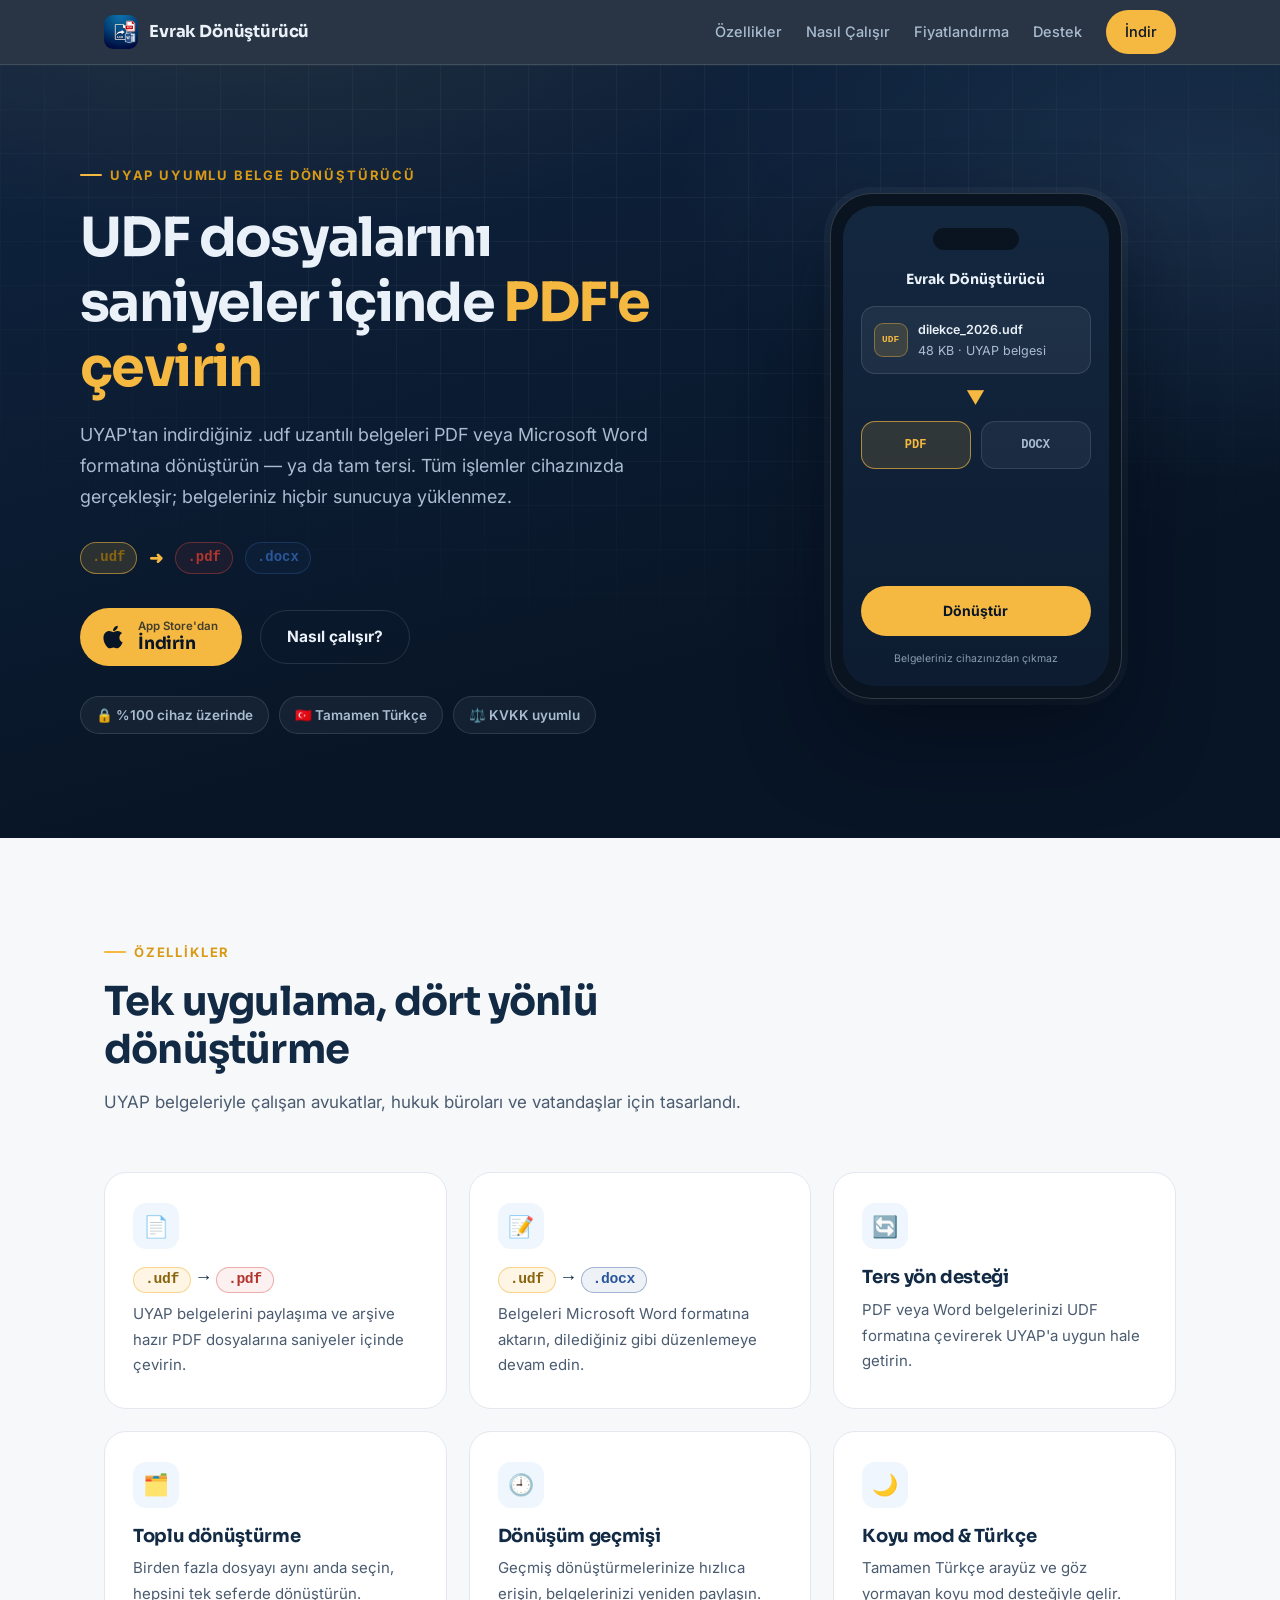
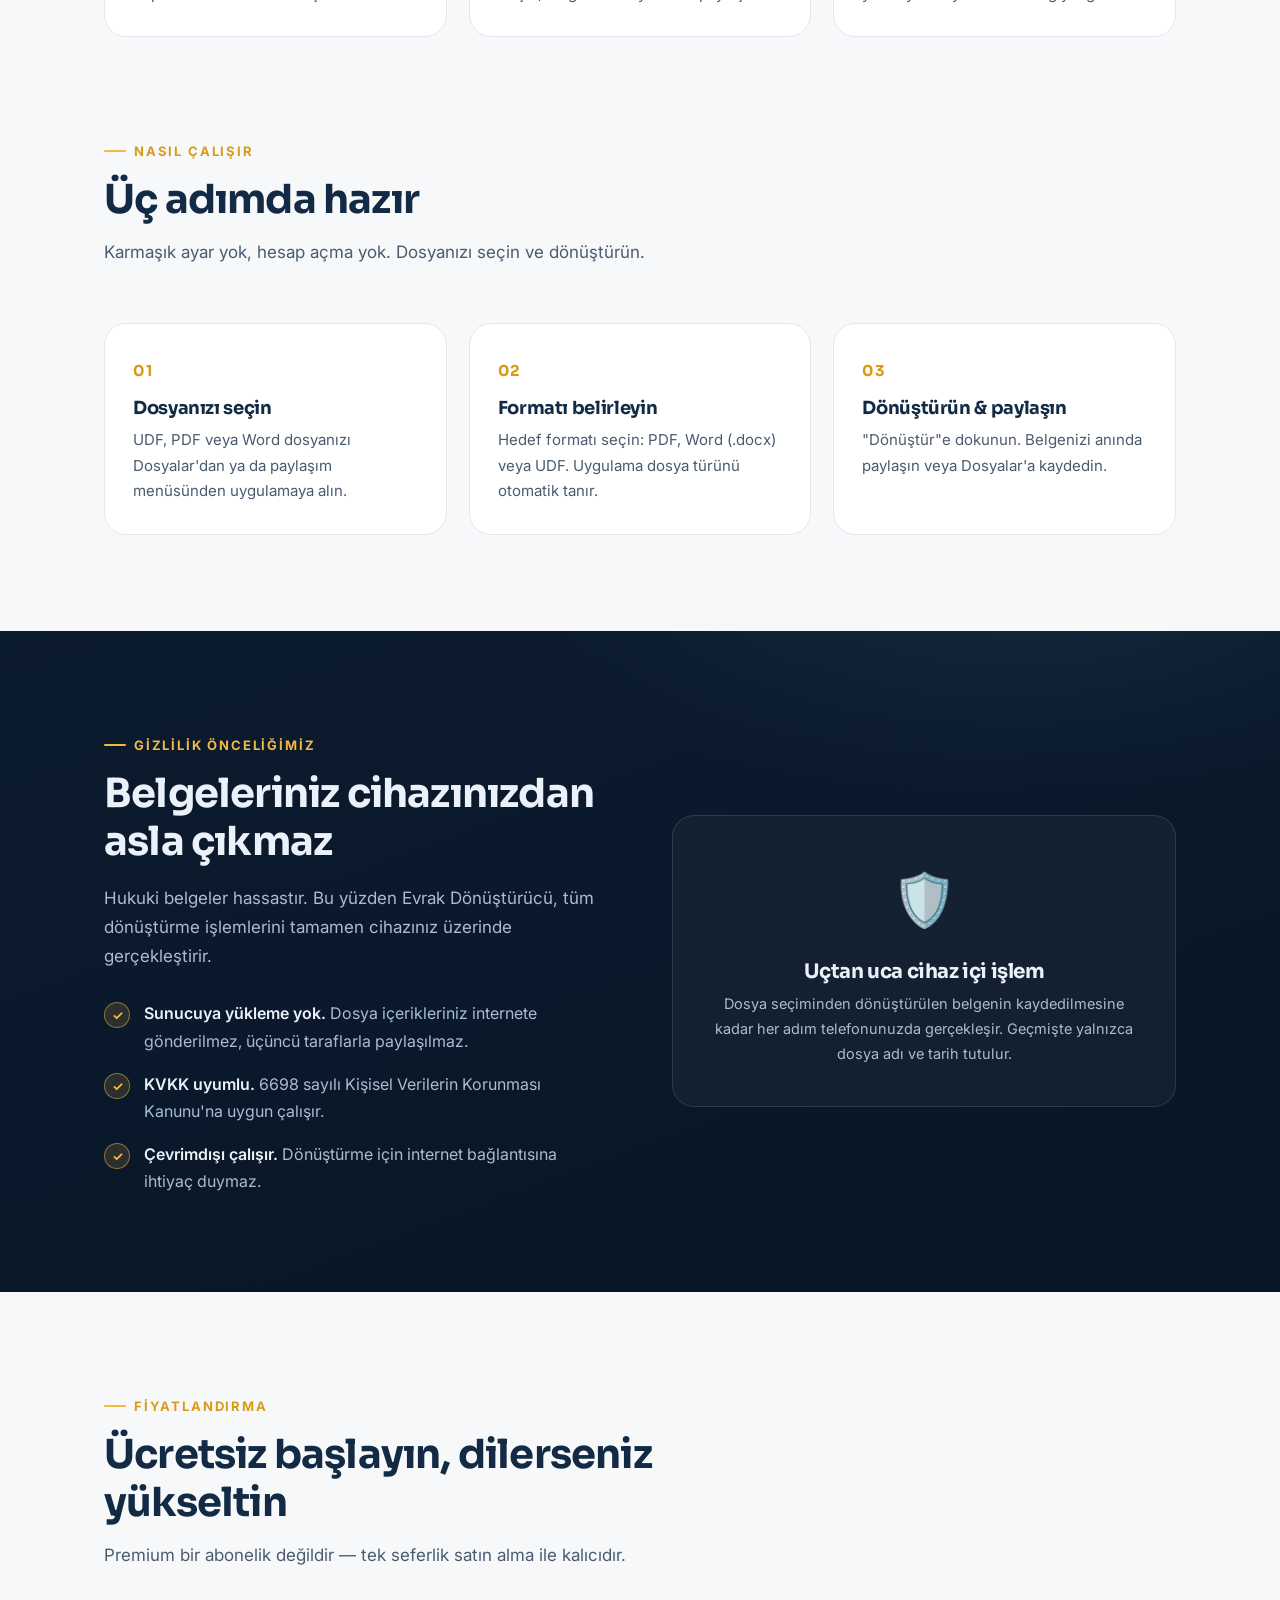
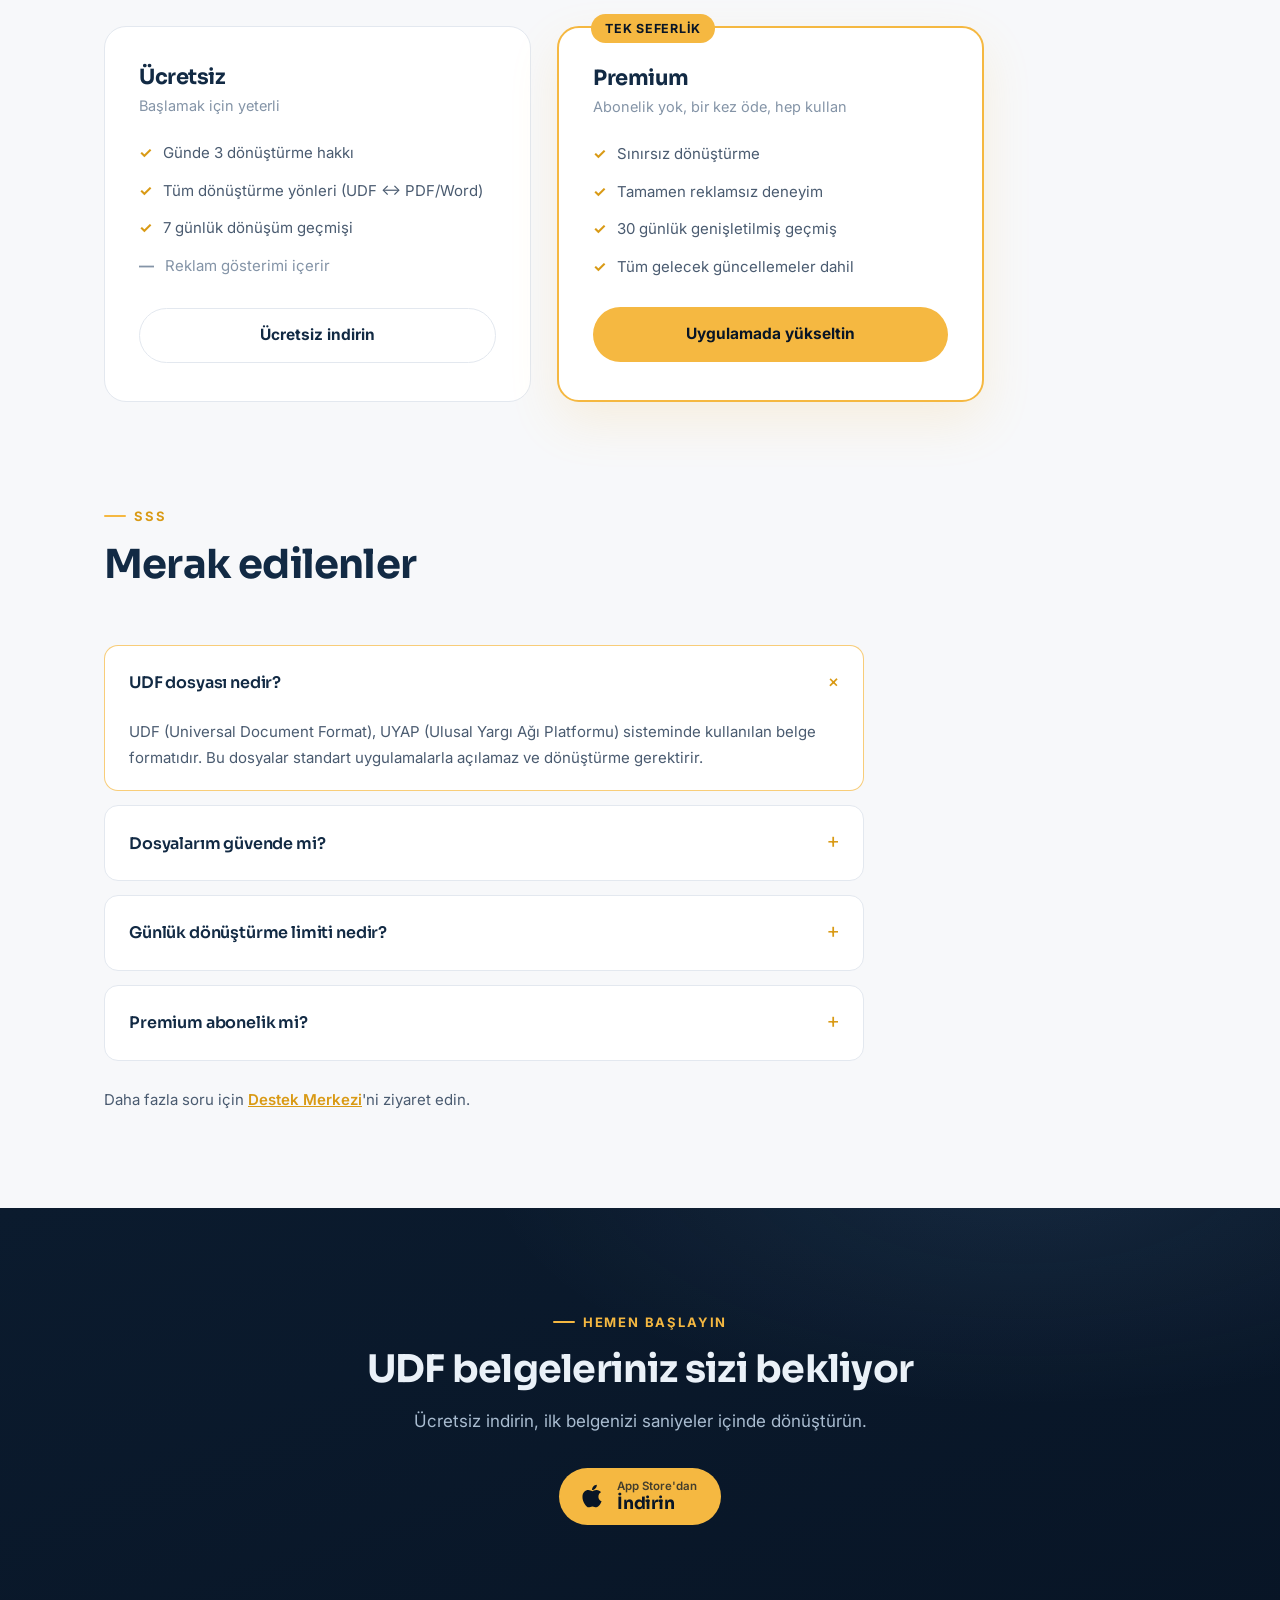
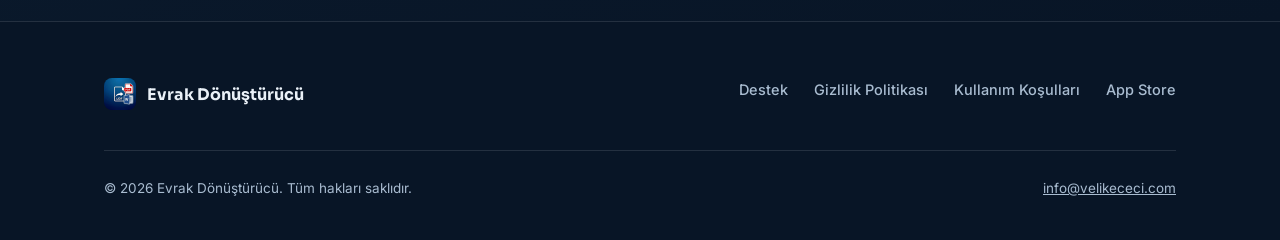
==== web/index.html @ 0b6e457f "Evrak Dönüştürücü: iOS uygulaması + Android portu (Kotlin/Compose) iOS (SwiftUI) UYAP UDF <-> PDF/DO" ====
<!DOCTYPE html>
<html lang="tr">

<head>
    <meta charset="UTF-8">
    <meta name="viewport" content="width=device-width, initial-scale=1.0">
    <title>Evrak Dönüştürücü — UYAP UDF Dosyalarını PDF ve Word'e Çevirin</title>
    <meta name="description"
        content="UYAP'tan indirdiğiniz UDF belgelerini saniyeler içinde PDF veya Word formatına dönüştürün. Tamamen cihazınızda, güvenli ve hızlı. iOS için ücretsiz indirin.">
    <meta name="keywords" content="UDF, UYAP, belge, dönüştürücü, PDF, DOCX, Word, evrak, çevirici, hukuk">
    <meta property="og:type" content="website">
    <meta property="og:title" content="Evrak Dönüştürücü — UDF Çevirici">
    <meta property="og:description"
        content="UYAP UDF dosyalarını saniyeler içinde PDF veya Word'e çevirin. Tamamen cihazınızda, güvenli ve hızlı.">
    <meta property="og:image" content="icon.png">
    <meta property="og:locale" content="tr_TR">
    <link rel="icon" type="image/png" href="icon.png">
    <link rel="apple-touch-icon" href="icon.png">
    <link rel="preconnect" href="https://fonts.googleapis.com">
    <link rel="preconnect" href="https://fonts.gstatic.com" crossorigin>
    <link
        href="https://fonts.googleapis.com/css2?family=Inter:wght@400;500;600;700&family=Sora:wght@600;700&display=swap"
        rel="stylesheet">
    <link rel="stylesheet" href="style.css">
</head>

<body>

    <!-- ===== Nav ===== -->
    <header class="nav">
        <div class="nav__inner">
            <a href="index.html" class="nav__brand">
                <img src="icon.png" alt="Evrak Dönüştürücü logosu">
                Evrak Dönüştürücü
            </a>
            <nav class="nav__links">
                <a href="#ozellikler">Özellikler</a>
                <a href="#nasil-calisir">Nasıl Çalışır</a>
                <a href="#fiyatlandirma">Fiyatlandırma</a>
                <a href="destek.html">Destek</a>
                <a class="btn btn--amber nav__cta"
                    href="https://apps.apple.com/us/app/udf-d%C3%B6n%C3%BC%C5%9Ft%C3%BCr%C3%BCc%C3%BC/id6761714883">İndir</a>
            </nav>
        </div>
    </header>

    <!-- ===== Hero ===== -->
    <section class="hero">
        <div class="container hero__inner">
            <div>
                <span class="eyebrow">UYAP uyumlu belge dönüştürücü</span>
                <h1>UDF dosyalarını saniyeler içinde <span class="accent">PDF'e çevirin</span></h1>
                <p class="hero__lead">UYAP'tan indirdiğiniz .udf uzantılı belgeleri PDF veya Microsoft Word formatına
                    dönüştürün — ya da tam tersi. Tüm işlemler cihazınızda gerçekleşir; belgeleriniz hiçbir sunucuya
                    yüklenmez.</p>

                <div class="hero__flow" aria-hidden="true">
                    <span class="ext ext--udf">.udf</span>
                    <span class="arrow">➜</span>
                    <span class="ext ext--pdf">.pdf</span>
                    <span class="ext ext--docx">.docx</span>
                </div>

                <div class="hero__actions">
                    <a class="store-btn"
                        href="https://apps.apple.com/us/app/udf-d%C3%B6n%C3%BC%C5%9Ft%C3%BCr%C3%BCc%C3%BC/id6761714883">
                        <svg viewBox="0 0 384 512" width="26" height="26" fill="currentColor" aria-hidden="true">
                            <path
                                d="M318.7 268.7c-.2-36.7 16.4-64.4 50-84.8-18.8-26.9-47.2-41.7-84.7-44.6-35.5-2.8-74.3 20.7-88.5 20.7-15 0-49.4-19.7-76.4-19.7C63.3 141.2 4 184.8 4 273.5q0 39.3 14.4 81.2c12.8 36.7 59 126.7 107.2 125.2 25.2-.6 43-17.9 75.8-17.9 31.8 0 48.3 17.9 76.4 17.9 48.6-.7 90.4-82.5 102.6-119.3-65.2-30.7-61.7-90-61.7-91.9zm-56.6-164.2c27.3-32.4 24.8-61.9 24-72.5-24.1 1.4-52 16.4-67.9 34.9-17.5 19.8-27.8 44.3-25.6 71.9 26.1 2 49.9-11.4 69.5-34.3z" />
                        </svg>
                        <span>
                            <small>App Store'dan</small>
                            <strong>İndirin</strong>
                        </span>
                    </a>
                    <a class="btn btn--ghost-dark" href="#nasil-calisir">Nasıl çalışır?</a>
                </div>

                <div class="hero__pills">
                    <span class="pill">🔒 %100 cihaz üzerinde</span>
                    <span class="pill">🇹🇷 Tamamen Türkçe</span>
                    <span class="pill">⚖️ KVKK uyumlu</span>
                </div>
            </div>

            <!-- Temsili uygulama ekranı -->
            <div class="phone" aria-hidden="true">
                <div class="phone__screen">
                    <div class="phone__notch"></div>
                    <div class="phone__title">Evrak Dönüştürücü</div>
                    <div class="phone__file">
                        <span class="doc">UDF</span>
                        <span>
                            <span class="name">dilekce_2026.udf</span><br>
                            48 KB · UYAP belgesi
                        </span>
                    </div>
                    <div class="phone__arrow">▼</div>
                    <div class="phone__choice">
                        <div class="phone__opt phone__opt--active">PDF</div>
                        <div class="phone__opt">DOCX</div>
                    </div>
                    <div class="phone__btn">Dönüştür</div>
                    <div class="phone__note">Belgeleriniz cihazınızdan çıkmaz</div>
                </div>
            </div>
        </div>
    </section>

    <!-- ===== Özellikler ===== -->
    <section class="section" id="ozellikler">
        <div class="container">
            <div class="section__head">
                <span class="eyebrow">Özellikler</span>
                <h2>Tek uygulama, dört yönlü dönüştürme</h2>
                <p>UYAP belgeleriyle çalışan avukatlar, hukuk büroları ve vatandaşlar için tasarlandı.</p>
            </div>
            <div class="grid">
                <div class="card">
                    <div class="card__icon">📄</div>
                    <h3><span class="ext ext--udf">.udf</span> → <span class="ext ext--pdf">.pdf</span></h3>
                    <p>UYAP belgelerini paylaşıma ve arşive hazır PDF dosyalarına saniyeler içinde çevirin.</p>
                </div>
                <div class="card">
                    <div class="card__icon">📝</div>
                    <h3><span class="ext ext--udf">.udf</span> → <span class="ext ext--docx">.docx</span></h3>
                    <p>Belgeleri Microsoft Word formatına aktarın, dilediğiniz gibi düzenlemeye devam edin.</p>
                </div>
                <div class="card">
                    <div class="card__icon">🔄</div>
                    <h3>Ters yön desteği</h3>
                    <p>PDF veya Word belgelerinizi UDF formatına çevirerek UYAP'a uygun hale getirin.</p>
                </div>
                <div class="card">
                    <div class="card__icon">🗂️</div>
                    <h3>Toplu dönüştürme</h3>
                    <p>Birden fazla dosyayı aynı anda seçin, hepsini tek seferde dönüştürün.</p>
                </div>
                <div class="card">
                    <div class="card__icon">🕘</div>
                    <h3>Dönüşüm geçmişi</h3>
                    <p>Geçmiş dönüştürmelerinize hızlıca erişin, belgelerinizi yeniden paylaşın.</p>
                </div>
                <div class="card">
                    <div class="card__icon">🌙</div>
                    <h3>Koyu mod &amp; Türkçe</h3>
                    <p>Tamamen Türkçe arayüz ve göz yormayan koyu mod desteğiyle gelir.</p>
                </div>
            </div>
        </div>
    </section>

    <!-- ===== Nasıl Çalışır ===== -->
    <section class="section" id="nasil-calisir" style="padding-top: 0;">
        <div class="container">
            <div class="section__head">
                <span class="eyebrow">Nasıl çalışır</span>
                <h2>Üç adımda hazır</h2>
                <p>Karmaşık ayar yok, hesap açma yok. Dosyanızı seçin ve dönüştürün.</p>
            </div>
            <div class="steps">
                <div class="step">
                    <h3>Dosyanızı seçin</h3>
                    <p>UDF, PDF veya Word dosyanızı Dosyalar'dan ya da paylaşım menüsünden uygulamaya alın.</p>
                </div>
                <div class="step">
                    <h3>Formatı belirleyin</h3>
                    <p>Hedef formatı seçin: PDF, Word (.docx) veya UDF. Uygulama dosya türünü otomatik tanır.</p>
                </div>
                <div class="step">
                    <h3>Dönüştürün &amp; paylaşın</h3>
                    <p>"Dönüştür"e dokunun. Belgenizi anında paylaşın veya Dosyalar'a kaydedin.</p>
                </div>
            </div>
        </div>
    </section>

    <!-- ===== Gizlilik bandı ===== -->
    <section class="section section--dark" id="gizlilik">
        <div class="container privacy__inner">
            <div>
                <span class="eyebrow">Gizlilik önceliğimiz</span>
                <h2 style="font-size: clamp(28px, 4vw, 40px); margin-bottom: 18px;">Belgeleriniz cihazınızdan asla
                    çıkmaz</h2>
                <p style="color: var(--on-dark-soft); font-size: 17px; margin-bottom: 30px;">Hukuki belgeler hassastır.
                    Bu yüzden Evrak Dönüştürücü, tüm dönüştürme işlemlerini tamamen cihazınız üzerinde gerçekleştirir.
                </p>
                <ul class="privacy__points">
                    <li><span class="tick">✓</span><span><strong>Sunucuya yükleme yok.</strong> Dosya içerikleriniz
                            internete gönderilmez, üçüncü taraflarla paylaşılmaz.</span></li>
                    <li><span class="tick">✓</span><span><strong>KVKK uyumlu.</strong> 6698 sayılı Kişisel Verilerin
                            Korunması Kanunu'na uygun çalışır.</span></li>
                    <li><span class="tick">✓</span><span><strong>Çevrimdışı çalışır.</strong> Dönüştürme için internet
                            bağlantısına ihtiyaç duymaz.</span></li>
                </ul>
            </div>
            <div class="privacy__visual">
                <div class="shield">🛡️</div>
                <h3>Uçtan uca cihaz içi işlem</h3>
                <p>Dosya seçiminden dönüştürülen belgenin kaydedilmesine kadar her adım telefonunuzda gerçekleşir.
                    Geçmişte yalnızca dosya adı ve tarih tutulur.</p>
            </div>
        </div>
    </section>

    <!-- ===== Fiyatlandırma ===== -->
    <section class="section" id="fiyatlandirma">
        <div class="container">
            <div class="section__head">
                <span class="eyebrow">Fiyatlandırma</span>
                <h2>Ücretsiz başlayın, dilerseniz yükseltin</h2>
                <p>Premium bir abonelik değildir — tek seferlik satın alma ile kalıcıdır.</p>
            </div>
            <div class="pricing">
                <div class="price-card">
                    <h3>Ücretsiz</h3>
                    <p class="price-card__sub">Başlamak için yeterli</p>
                    <ul>
                        <li>Günde 3 dönüştürme hakkı</li>
                        <li>Tüm dönüştürme yönleri (UDF ↔ PDF/Word)</li>
                        <li>7 günlük dönüşüm geçmişi</li>
                        <li class="dim">Reklam gösterimi içerir</li>
                    </ul>
                    <a class="btn btn--ghost-light"
                        href="https://apps.apple.com/us/app/udf-d%C3%B6n%C3%BC%C5%9Ft%C3%BCr%C3%BCc%C3%BC/id6761714883">Ücretsiz
                        indirin</a>
                </div>
                <div class="price-card price-card--featured">
                    <span class="price-card__tag">TEK SEFERLİK</span>
                    <h3>Premium</h3>
                    <p class="price-card__sub">Abonelik yok, bir kez öde, hep kullan</p>
                    <ul>
                        <li>Sınırsız dönüştürme</li>
                        <li>Tamamen reklamsız deneyim</li>
                        <li>30 günlük genişletilmiş geçmiş</li>
                        <li>Tüm gelecek güncellemeler dahil</li>
                    </ul>
                    <a class="btn btn--amber"
                        href="https://apps.apple.com/us/app/udf-d%C3%B6n%C3%BC%C5%9Ft%C3%BCr%C3%BCc%C3%BC/id6761714883">Uygulamada
                        yükseltin</a>
                </div>
            </div>
        </div>
    </section>

    <!-- ===== SSS ===== -->
    <section class="section" id="sss" style="padding-top: 0;">
        <div class="container">
            <div class="section__head">
                <span class="eyebrow">SSS</span>
                <h2>Merak edilenler</h2>
            </div>
            <div class="faq">
                <details open>
                    <summary>UDF dosyası nedir?</summary>
                    <p>UDF (Universal Document Format), UYAP (Ulusal Yargı Ağı Platformu) sisteminde kullanılan belge
                        formatıdır. Bu dosyalar standart uygulamalarla açılamaz ve dönüştürme gerektirir.</p>
                </details>
                <details>
                    <summary>Dosyalarım güvende mi?</summary>
                    <p>Evet. Tüm dönüştürme işlemleri tamamen cihazınızda gerçekleşir. Dosyalarınız hiçbir sunucuya
                        gönderilmez ve üçüncü taraflarla paylaşılmaz.</p>
                </details>
                <details>
                    <summary>Günlük dönüştürme limiti nedir?</summary>
                    <p>Ücretsiz kullanıcılar günde 3 dosya dönüştürebilir; limit her gece yarısı sıfırlanır. Premium ile
                        sınırsız dönüştürme yapabilirsiniz.</p>
                </details>
                <details>
                    <summary>Premium abonelik mi?</summary>
                    <p>Hayır. Premium tek seferlik bir satın almadır — bir kez öder, kalıcı olarak kullanırsınız.
                        Yenilenen bir ücret yoktur.</p>
                </details>
            </div>
            <p style="margin-top: 26px; font-size: 15px; color: var(--ink-soft);">Daha fazla soru için <a
                    href="destek.html" style="color: var(--amber-deep); font-weight: 600;">Destek Merkezi</a>'ni
                ziyaret edin.</p>
        </div>
    </section>

    <!-- ===== CTA bandı ===== -->
    <section class="section section--dark cta-band">
        <div class="container">
            <span class="eyebrow" style="justify-content: center; display: inline-flex;">Hemen başlayın</span>
            <h2>UDF belgeleriniz sizi bekliyor</h2>
            <p>Ücretsiz indirin, ilk belgenizi saniyeler içinde dönüştürün.</p>
            <a class="store-btn"
                href="https://apps.apple.com/us/app/udf-d%C3%B6n%C3%BC%C5%9Ft%C3%BCr%C3%BCc%C3%BC/id6761714883">
                <svg viewBox="0 0 384 512" width="26" height="26" fill="currentColor" aria-hidden="true">
                    <path
                        d="M318.7 268.7c-.2-36.7 16.4-64.4 50-84.8-18.8-26.9-47.2-41.7-84.7-44.6-35.5-2.8-74.3 20.7-88.5 20.7-15 0-49.4-19.7-76.4-19.7C63.3 141.2 4 184.8 4 273.5q0 39.3 14.4 81.2c12.8 36.7 59 126.7 107.2 125.2 25.2-.6 43-17.9 75.8-17.9 31.8 0 48.3 17.9 76.4 17.9 48.6-.7 90.4-82.5 102.6-119.3-65.2-30.7-61.7-90-61.7-91.9zm-56.6-164.2c27.3-32.4 24.8-61.9 24-72.5-24.1 1.4-52 16.4-67.9 34.9-17.5 19.8-27.8 44.3-25.6 71.9 26.1 2 49.9-11.4 69.5-34.3z" />
                </svg>
                <span>
                    <small>App Store'dan</small>
                    <strong>İndirin</strong>
                </span>
            </a>
        </div>
    </section>

    <!-- ===== Footer ===== -->
    <footer class="footer">
        <div class="container">
            <div class="footer__inner">
                <a href="index.html" class="footer__brand">
                    <img src="icon.png" alt="Evrak Dönüştürücü logosu">
                    Evrak Dönüştürücü
                </a>
                <nav class="footer__links">
                    <a href="destek.html">Destek</a>
                    <a href="gizlilik.html">Gizlilik Politikası</a>
                    <a href="kosullar.html">Kullanım Koşulları</a>
                    <a href="https://apps.apple.com/us/app/udf-d%C3%B6n%C3%BC%C5%9Ft%C3%BCr%C3%BCc%C3%BC/id6761714883">App
                        Store</a>
                </nav>
            </div>
            <div class="footer__meta">
                <span>&copy; 2026 Evrak Dönüştürücü. Tüm hakları saklıdır.</span>
                <a href="mailto:info@velikececi.com">info@velikececi.com</a>
            </div>
        </div>
    </footer>

</body>

</html>
---- web/style.css ----
/* ============================================================
   Evrak Dönüştürücü — Tasarım Sistemi
   Palet: koyu lacivert zeminler + amber vurgu + buz mavisi
   Tipografi: Sora (başlık) / Inter (gövde)
   ============================================================ */

:root {
    /* Renkler */
    --navy-950: #081526;
    --navy-900: #0B1B2E;
    --navy-800: #0F2440;
    --navy-700: #16324F;
    --navy-600: #1E4266;

    --amber: #F5B841;
    --amber-deep: #D99A15;
    --amber-soft: rgba(245, 184, 65, 0.14);
    --ice: #7FB3E8;
    --ice-soft: rgba(127, 179, 232, 0.12);

    --paper: #F7F8FA;
    --card: #FFFFFF;
    --ink: #122A44;
    --ink-soft: #4A5B70;
    --ink-faint: #8494A7;
    --line: #E3E8EF;

    --on-dark: #EAF1F8;
    --on-dark-soft: #A9BCD0;
    --line-dark: rgba(234, 241, 248, 0.12);

    /* Biçim */
    --radius: 14px;
    --radius-lg: 22px;
    --radius-pill: 999px;

    --font-display: "Sora", -apple-system, BlinkMacSystemFont, "Segoe UI", sans-serif;
    --font-body: "Inter", -apple-system, BlinkMacSystemFont, "Segoe UI", sans-serif;
    --font-mono: ui-monospace, "SF Mono", SFMono-Regular, Menlo, Consolas, monospace;

    --container: 1120px;
    --container-narrow: 760px;
}

* { margin: 0; padding: 0; box-sizing: border-box; }

html { scroll-behavior: smooth; }

body {
    font-family: var(--font-body);
    background: var(--paper);
    color: var(--ink);
    line-height: 1.7;
    font-size: 16px;
    -webkit-font-smoothing: antialiased;
    text-rendering: optimizeLegibility;
}

h1, h2, h3, h4 {
    font-family: var(--font-display);
    line-height: 1.2;
    letter-spacing: -0.02em;
    color: inherit;
}

a { color: inherit; }

img { display: block; max-width: 100%; }

/* ---------- Yardımcılar ---------- */

.container {
    max-width: var(--container);
    margin: 0 auto;
    padding: 0 24px;
}

.container--narrow { max-width: var(--container-narrow); }

.eyebrow {
    display: inline-flex;
    align-items: center;
    gap: 8px;
    font-size: 13px;
    font-weight: 700;
    letter-spacing: 0.14em;
    text-transform: uppercase;
    color: var(--amber-deep);
    margin-bottom: 14px;
}

.eyebrow::before {
    content: "";
    width: 22px;
    height: 2px;
    background: var(--amber);
    border-radius: 2px;
}

.section--dark .eyebrow { color: var(--amber); }

/* Dosya uzantısı rozeti — marka motifi */
.ext {
    display: inline-block;
    font-family: var(--font-mono);
    font-size: 0.82em;
    font-weight: 600;
    padding: 3px 11px;
    border-radius: var(--radius-pill);
    border: 1px solid var(--line);
    background: var(--card);
    color: var(--ink);
    white-space: nowrap;
}

.ext--udf { border-color: rgba(245, 184, 65, 0.55); background: var(--amber-soft); color: #8A6510; }
.ext--pdf { border-color: rgba(217, 72, 62, 0.4); background: rgba(217, 72, 62, 0.08); color: #B3362E; }
.ext--docx { border-color: rgba(43, 87, 154, 0.4); background: rgba(43, 87, 154, 0.08); color: #2B579A; }

.section--dark .ext {
    border-color: var(--line-dark);
    background: rgba(234, 241, 248, 0.06);
    color: var(--on-dark);
}

.pill {
    display: inline-flex;
    align-items: center;
    gap: 7px;
    font-size: 13.5px;
    font-weight: 600;
    padding: 7px 15px;
    border-radius: var(--radius-pill);
    border: 1px solid var(--line-dark);
    background: rgba(234, 241, 248, 0.05);
    color: var(--on-dark-soft);
}

/* ---------- Butonlar ---------- */

.btn {
    display: inline-flex;
    align-items: center;
    justify-content: center;
    gap: 9px;
    font-family: var(--font-body);
    font-size: 15.5px;
    font-weight: 700;
    text-decoration: none;
    padding: 13px 26px;
    border-radius: var(--radius-pill);
    border: 1px solid transparent;
    cursor: pointer;
    transition: transform 0.16s ease, box-shadow 0.16s ease, background 0.16s ease, border-color 0.16s ease;
}

.btn--amber {
    background: var(--amber);
    color: var(--navy-950);
}

.btn--amber:hover {
    background: #FFC85A;
    transform: translateY(-2px);
    box-shadow: 0 10px 28px rgba(245, 184, 65, 0.32);
}

.btn--ghost-dark {
    border-color: var(--line-dark);
    color: var(--on-dark);
    background: transparent;
}

.btn--ghost-dark:hover { border-color: var(--on-dark-soft); background: rgba(234, 241, 248, 0.06); }

.btn--ghost-light {
    border-color: var(--line);
    color: var(--ink);
    background: var(--card);
}

.btn--ghost-light:hover { border-color: var(--ink-faint); transform: translateY(-2px); }

/* App Store indirme butonu */
.store-btn {
    display: inline-flex;
    align-items: center;
    gap: 12px;
    background: var(--amber);
    color: var(--navy-950);
    text-decoration: none;
    padding: 11px 24px 11px 20px;
    border-radius: var(--radius-pill);
    transition: transform 0.16s ease, box-shadow 0.16s ease, background 0.16s ease;
}

.store-btn:hover {
    background: #FFC85A;
    transform: translateY(-2px);
    box-shadow: 0 12px 32px rgba(245, 184, 65, 0.35);
}

.store-btn span { display: flex; flex-direction: column; line-height: 1.25; text-align: left; }

.store-btn small { font-size: 11.5px; font-weight: 600; opacity: 0.75; }

.store-btn strong {
    font-family: var(--font-display);
    font-size: 17px;
    font-weight: 700;
    letter-spacing: -0.01em;
}

/* ---------- Nav ---------- */

.nav {
    position: sticky;
    top: 0;
    z-index: 50;
    background: rgba(8, 21, 38, 0.86);
    backdrop-filter: blur(14px);
    -webkit-backdrop-filter: blur(14px);
    border-bottom: 1px solid var(--line-dark);
}

.nav__inner {
    max-width: var(--container);
    margin: 0 auto;
    padding: 0 24px;
    height: 64px;
    display: flex;
    align-items: center;
    gap: 28px;
}

.nav__brand {
    display: flex;
    align-items: center;
    gap: 11px;
    text-decoration: none;
    color: var(--on-dark);
    font-family: var(--font-display);
    font-weight: 700;
    font-size: 16.5px;
    letter-spacing: -0.01em;
    margin-right: auto;
}

.nav__brand img {
    width: 34px;
    height: 34px;
    border-radius: 9px;
}

.nav__links {
    display: flex;
    align-items: center;
    gap: 24px;
}

.nav__links a {
    text-decoration: none;
    color: var(--on-dark-soft);
    font-size: 14.5px;
    font-weight: 500;
    transition: color 0.15s ease;
}

.nav__links a:hover { color: var(--on-dark); }

.nav__links a.btn--amber { color: var(--navy-950); }

.nav__links a.btn--amber:hover { color: var(--navy-950); }

.nav__cta {
    font-size: 14px;
    padding: 9px 18px;
}

/* ---------- Bölümler ---------- */

.section { padding: 96px 0; }

.section--dark {
    background:
        radial-gradient(900px 400px at 80% -10%, rgba(127, 179, 232, 0.10), transparent 60%),
        linear-gradient(160deg, var(--navy-900) 0%, var(--navy-950) 100%);
    color: var(--on-dark);
}

.section__head { max-width: 640px; margin-bottom: 56px; }

.section__head h2 {
    font-size: clamp(28px, 4vw, 40px);
    font-weight: 700;
    margin-bottom: 14px;
}

.section__head p { color: var(--ink-soft); font-size: 17px; }

.section--dark .section__head p { color: var(--on-dark-soft); }

/* ---------- Hero ---------- */

.hero {
    position: relative;
    overflow: hidden;
    background:
        radial-gradient(1100px 520px at 18% -15%, rgba(245, 184, 65, 0.10), transparent 55%),
        radial-gradient(900px 500px at 95% 15%, rgba(127, 179, 232, 0.12), transparent 60%),
        linear-gradient(165deg, var(--navy-800) 0%, var(--navy-950) 72%);
    color: var(--on-dark);
}

/* İnce grid dokusu */
.hero::before {
    content: "";
    position: absolute;
    inset: 0;
    background-image:
        linear-gradient(rgba(234, 241, 248, 0.045) 1px, transparent 1px),
        linear-gradient(90deg, rgba(234, 241, 248, 0.045) 1px, transparent 1px);
    background-size: 44px 44px;
    mask-image: radial-gradient(ellipse 90% 75% at 50% 20%, black 30%, transparent 78%);
    -webkit-mask-image: radial-gradient(ellipse 90% 75% at 50% 20%, black 30%, transparent 78%);
    pointer-events: none;
}

.hero__inner {
    position: relative;
    display: grid;
    grid-template-columns: minmax(0, 1.15fr) minmax(0, 0.85fr);
    gap: 64px;
    align-items: center;
    padding: 92px 0 104px;
}

.hero h1 {
    font-size: clamp(34px, 5vw, 54px);
    font-weight: 700;
    letter-spacing: -0.03em;
    margin: 6px 0 20px;
}

.hero h1 .accent { color: var(--amber); }

.hero__lead {
    font-size: 18px;
    color: var(--on-dark-soft);
    max-width: 52ch;
    margin-bottom: 30px;
}

.hero__flow {
    display: flex;
    align-items: center;
    gap: 12px;
    flex-wrap: wrap;
    margin-bottom: 34px;
    font-size: 17px;
}

.hero__flow .arrow {
    color: var(--amber);
    font-weight: 700;
    animation: nudge 1.6s ease-in-out infinite;
}

@keyframes nudge {
    0%, 100% { transform: translateX(0); opacity: 0.75; }
    50% { transform: translateX(5px); opacity: 1; }
}

@media (prefers-reduced-motion: reduce) {
    .hero__flow .arrow { animation: none; }
}

.hero__actions {
    display: flex;
    align-items: center;
    gap: 18px;
    flex-wrap: wrap;
    margin-bottom: 30px;
}

.hero__actions .appstore-badge { height: 52px; width: auto; }

.hero__actions .appstore-badge:hover { opacity: 0.88; }

.hero__pills { display: flex; gap: 10px; flex-wrap: wrap; }

/* ---------- Telefon mockup ---------- */

.phone {
    width: 292px;
    margin: 0 auto;
    background: #0A1420;
    border: 1px solid rgba(234, 241, 248, 0.18);
    border-radius: 42px;
    padding: 12px;
    box-shadow:
        0 40px 80px rgba(3, 10, 20, 0.55),
        0 0 0 6px rgba(234, 241, 248, 0.04);
}

.phone__screen {
    background: linear-gradient(180deg, #13273F 0%, #0D1C30 100%);
    border-radius: 32px;
    padding: 22px 18px 18px;
    min-height: 480px;
    display: flex;
    flex-direction: column;
    gap: 14px;
}

.phone__notch {
    width: 86px;
    height: 22px;
    background: #0A1420;
    border-radius: var(--radius-pill);
    margin: 0 auto 4px;
}

.phone__title {
    font-family: var(--font-display);
    font-size: 14px;
    font-weight: 700;
    text-align: center;
    color: var(--on-dark);
    letter-spacing: 0.01em;
}

.phone__file {
    display: flex;
    align-items: center;
    gap: 10px;
    background: rgba(234, 241, 248, 0.06);
    border: 1px solid var(--line-dark);
    border-radius: 14px;
    padding: 12px;
    font-size: 12.5px;
    color: var(--on-dark-soft);
}

.phone__file .doc {
    width: 34px;
    height: 34px;
    flex: none;
    border-radius: 9px;
    background: var(--amber-soft);
    border: 1px solid rgba(245, 184, 65, 0.4);
    display: grid;
    place-items: center;
    font-family: var(--font-mono);
    font-size: 9.5px;
    font-weight: 700;
    color: var(--amber);
}

.phone__file .name { color: var(--on-dark); font-weight: 600; font-size: 12.5px; }

.phone__arrow {
    text-align: center;
    color: var(--amber);
    font-size: 19px;
    line-height: 1;
}

.phone__choice { display: grid; grid-template-columns: 1fr 1fr; gap: 10px; }

.phone__opt {
    border-radius: 14px;
    border: 1px solid var(--line-dark);
    background: rgba(234, 241, 248, 0.05);
    padding: 13px 10px;
    text-align: center;
    font-family: var(--font-mono);
    font-size: 12px;
    font-weight: 700;
    color: var(--on-dark-soft);
}

.phone__opt--active {
    border-color: rgba(245, 184, 65, 0.65);
    background: var(--amber-soft);
    color: var(--amber);
}

.phone__btn {
    margin-top: auto;
    background: var(--amber);
    color: var(--navy-950);
    border-radius: var(--radius-pill);
    text-align: center;
    font-weight: 700;
    font-size: 14px;
    padding: 13px;
}

.phone__note {
    text-align: center;
    font-size: 10.5px;
    color: var(--on-dark-soft);
    opacity: 0.8;
}

/* ---------- Kartlar ---------- */

.grid {
    display: grid;
    grid-template-columns: repeat(3, 1fr);
    gap: 22px;
}

.card {
    background: var(--card);
    border: 1px solid var(--line);
    border-radius: var(--radius-lg);
    padding: 30px 28px;
    transition: border-color 0.18s ease, transform 0.18s ease, box-shadow 0.18s ease;
}

.card:hover {
    border-color: rgba(245, 184, 65, 0.7);
    transform: translateY(-3px);
    box-shadow: 0 16px 40px rgba(18, 42, 68, 0.08);
}

.card__icon {
    width: 46px;
    height: 46px;
    border-radius: 13px;
    background: var(--ice-soft);
    display: grid;
    place-items: center;
    font-size: 21px;
    margin-bottom: 18px;
}

.card h3 {
    font-size: 18px;
    font-weight: 700;
    margin-bottom: 8px;
}

.card p { font-size: 15px; color: var(--ink-soft); }

/* ---------- Adımlar ---------- */

.steps {
    display: grid;
    grid-template-columns: repeat(3, 1fr);
    gap: 22px;
    counter-reset: step;
}

.step {
    position: relative;
    background: var(--card);
    border: 1px solid var(--line);
    border-radius: var(--radius-lg);
    padding: 34px 28px 30px;
}

.step::before {
    counter-increment: step;
    content: "0" counter(step);
    display: block;
    font-family: var(--font-display);
    font-size: 15px;
    font-weight: 700;
    color: var(--amber-deep);
    letter-spacing: 0.1em;
    margin-bottom: 14px;
}

.step h3 { font-size: 18px; margin-bottom: 8px; }

.step p { font-size: 15px; color: var(--ink-soft); }

/* ---------- Gizlilik bandı ---------- */

.privacy__inner {
    display: grid;
    grid-template-columns: minmax(0, 1fr) minmax(0, 1fr);
    gap: 64px;
    align-items: center;
}

.privacy__points { list-style: none; display: grid; gap: 16px; }

.privacy__points li {
    display: flex;
    gap: 14px;
    align-items: flex-start;
    font-size: 16px;
    color: var(--on-dark-soft);
}

.privacy__points li strong { color: var(--on-dark); font-weight: 600; }

.privacy__points .tick {
    flex: none;
    width: 26px;
    height: 26px;
    margin-top: 2px;
    border-radius: 50%;
    background: var(--amber-soft);
    border: 1px solid rgba(245, 184, 65, 0.5);
    color: var(--amber);
    display: grid;
    place-items: center;
    font-size: 13px;
    font-weight: 700;
}

.privacy__visual {
    border: 1px solid var(--line-dark);
    border-radius: var(--radius-lg);
    background: rgba(234, 241, 248, 0.04);
    padding: 40px 32px;
    text-align: center;
}

.privacy__visual .shield { font-size: 52px; margin-bottom: 16px; }

.privacy__visual h3 {
    font-size: 20px;
    margin-bottom: 8px;
    color: var(--on-dark);
}

.privacy__visual p { font-size: 14.5px; color: var(--on-dark-soft); }

/* ---------- Fiyatlandırma ---------- */

.pricing {
    display: grid;
    grid-template-columns: repeat(2, minmax(0, 1fr));
    gap: 26px;
    max-width: 880px;
}

.price-card {
    background: var(--card);
    border: 1px solid var(--line);
    border-radius: var(--radius-lg);
    padding: 38px 34px;
    display: flex;
    flex-direction: column;
}

.price-card--featured {
    border: 2px solid var(--amber);
    box-shadow: 0 20px 50px rgba(245, 184, 65, 0.14);
    position: relative;
}

.price-card__tag {
    position: absolute;
    top: -14px;
    left: 32px;
    background: var(--amber);
    color: var(--navy-950);
    font-size: 12.5px;
    font-weight: 700;
    letter-spacing: 0.06em;
    padding: 4px 14px;
    border-radius: var(--radius-pill);
}

.price-card h3 { font-size: 21px; margin-bottom: 4px; }

.price-card__sub { font-size: 14.5px; color: var(--ink-faint); margin-bottom: 22px; }

.price-card ul {
    list-style: none;
    display: grid;
    gap: 12px;
    margin-bottom: 28px;
}

.price-card li {
    display: flex;
    gap: 11px;
    align-items: flex-start;
    font-size: 15px;
    color: var(--ink-soft);
}

.price-card li::before {
    content: "✓";
    flex: none;
    color: var(--amber-deep);
    font-weight: 700;
}

.price-card li.dim { color: var(--ink-faint); }

.price-card li.dim::before { content: "—"; color: var(--ink-faint); }

.price-card .btn { margin-top: auto; }

/* ---------- SSS ---------- */

.faq { max-width: 760px; display: grid; gap: 14px; }

.faq details {
    background: var(--card);
    border: 1px solid var(--line);
    border-radius: var(--radius);
    padding: 0 24px;
    transition: border-color 0.18s ease;
}

.faq details[open] { border-color: rgba(245, 184, 65, 0.7); }

.faq summary {
    cursor: pointer;
    list-style: none;
    display: flex;
    align-items: center;
    justify-content: space-between;
    gap: 16px;
    padding: 19px 0;
    font-family: var(--font-display);
    font-size: 16px;
    font-weight: 600;
    letter-spacing: -0.01em;
}

.faq summary::-webkit-details-marker { display: none; }

.faq summary::after {
    content: "+";
    flex: none;
    font-size: 21px;
    font-weight: 400;
    color: var(--amber-deep);
    transition: transform 0.2s ease;
}

.faq details[open] summary::after { transform: rotate(45deg); }

.faq details p {
    padding: 0 0 20px;
    font-size: 15px;
    color: var(--ink-soft);
}

.faq details p a { color: var(--amber-deep); font-weight: 600; }

/* ---------- CTA bandı ---------- */

.cta-band { text-align: center; }

.cta-band h2 {
    font-size: clamp(26px, 3.6vw, 38px);
    margin-bottom: 14px;
}

.cta-band p {
    color: var(--on-dark-soft);
    font-size: 17px;
    max-width: 46ch;
    margin: 0 auto 32px;
}

/* ---------- Footer ---------- */

.footer {
    background: var(--navy-950);
    border-top: 1px solid var(--line-dark);
    color: var(--on-dark-soft);
    padding: 56px 0 40px;
}

.footer__inner {
    display: flex;
    align-items: flex-start;
    justify-content: space-between;
    gap: 40px;
    flex-wrap: wrap;
    margin-bottom: 40px;
}

.footer__brand {
    display: flex;
    align-items: center;
    gap: 11px;
    color: var(--on-dark);
    font-family: var(--font-display);
    font-weight: 700;
    font-size: 16px;
    text-decoration: none;
}

.footer__brand img { width: 32px; height: 32px; border-radius: 8px; }

.footer__links { display: flex; gap: 26px; flex-wrap: wrap; }

.footer__links a {
    color: var(--on-dark-soft);
    text-decoration: none;
    font-size: 14.5px;
    font-weight: 500;
    transition: color 0.15s ease;
}

.footer__links a:hover { color: var(--on-dark); }

.footer__meta {
    border-top: 1px solid var(--line-dark);
    padding-top: 26px;
    display: flex;
    justify-content: space-between;
    gap: 16px;
    flex-wrap: wrap;
    font-size: 13.5px;
}

.footer__meta a { color: var(--on-dark-soft); }

/* ---------- Alt sayfalar (destek / gizlilik / koşullar) ---------- */

.page-hero {
    background:
        radial-gradient(800px 320px at 85% -30%, rgba(127, 179, 232, 0.12), transparent 60%),
        linear-gradient(165deg, var(--navy-800) 0%, var(--navy-950) 80%);
    color: var(--on-dark);
    padding: 64px 0 56px;
}

.page-hero h1 {
    font-size: clamp(28px, 4vw, 40px);
    margin: 6px 0 10px;
}

.page-hero p { color: var(--on-dark-soft); font-size: 16.5px; max-width: 60ch; }

.page-body { padding: 64px 0 88px; }

.prose-card {
    background: var(--card);
    border: 1px solid var(--line);
    border-radius: var(--radius-lg);
    padding: 40px 38px;
    margin-bottom: 24px;
}

.prose-card:last-child { margin-bottom: 0; }

.update-date {
    font-size: 13.5px;
    color: var(--ink-faint);
    margin-bottom: 28px;
    padding-bottom: 20px;
    border-bottom: 1px solid var(--line);
}

.prose-section { margin-bottom: 34px; }

.prose-section:last-child { margin-bottom: 0; }

.prose-section h2 {
    font-size: 19px;
    font-weight: 700;
    margin-bottom: 10px;
}

.prose-section p, .prose-section li {
    font-size: 15.5px;
    color: var(--ink-soft);
}

.prose-section ul { margin-top: 10px; padding-left: 22px; }

.prose-section li { margin-bottom: 8px; }

.prose-section a { color: var(--amber-deep); font-weight: 600; }

.prose-section a.btn--amber { color: var(--navy-950); text-decoration: none; }

.highlight-box {
    background: var(--amber-soft);
    border: 1px solid rgba(245, 184, 65, 0.45);
    border-radius: var(--radius);
    padding: 16px 20px;
    margin-top: 14px;
}

.highlight-box p { font-size: 14.5px; color: #7A5A0E; }

.info-box {
    background: var(--ice-soft);
    border: 1px solid rgba(127, 179, 232, 0.4);
    border-radius: var(--radius);
    padding: 16px 20px;
    margin-top: 14px;
}

.info-box p { font-size: 14.5px; color: var(--navy-700); }

.data-table {
    width: 100%;
    border-collapse: collapse;
    margin-top: 14px;
    font-size: 14.5px;
}

.data-table th {
    text-align: left;
    padding: 11px 14px;
    background: var(--paper);
    color: var(--ink);
    font-weight: 600;
    border-bottom: 2px solid var(--line);
}

.data-table td {
    padding: 11px 14px;
    border-bottom: 1px solid var(--line);
    color: var(--ink-soft);
}

.contact-btn { margin-top: 16px; }

/* Alt sayfa mini özellik grid'i */
.mini-grid {
    display: grid;
    grid-template-columns: repeat(2, 1fr);
    gap: 14px;
    margin-top: 20px;
}

.mini-grid .mini {
    background: var(--paper);
    border: 1px solid var(--line);
    border-radius: var(--radius);
    padding: 18px 16px;
    text-align: center;
}

.mini-grid .mini h4 { font-size: 14px; font-weight: 700; margin-bottom: 3px; }

.mini-grid .mini p { font-size: 13px; color: var(--ink-faint); }

/* ---------- Responsive ---------- */

@media (max-width: 900px) {
    .section { padding: 72px 0; }

    .hero__inner {
        grid-template-columns: 1fr;
        gap: 56px;
        padding: 64px 0 76px;
        text-align: center;
    }

    .hero__lead { margin-left: auto; margin-right: auto; }
    .hero__flow, .hero__actions, .hero__pills { justify-content: center; }

    .grid, .steps { grid-template-columns: 1fr 1fr; }

    .privacy__inner { grid-template-columns: 1fr; gap: 44px; }

    .nav__links a:not(.nav__cta) { display: none; }
}

@media (max-width: 600px) {
    .grid, .steps, .pricing { grid-template-columns: 1fr; }

    .section { padding: 60px 0; }

    .container { padding: 0 20px; }

    .prose-card { padding: 28px 22px; }

    .mini-grid { grid-template-columns: 1fr 1fr; }

    .footer__inner { flex-direction: column; gap: 24px; }

    .footer__meta { flex-direction: column; gap: 8px; }

    .phone { width: 258px; }

    .data-table { font-size: 13px; }
    .data-table th, .data-table td { padding: 8px 10px; }
}
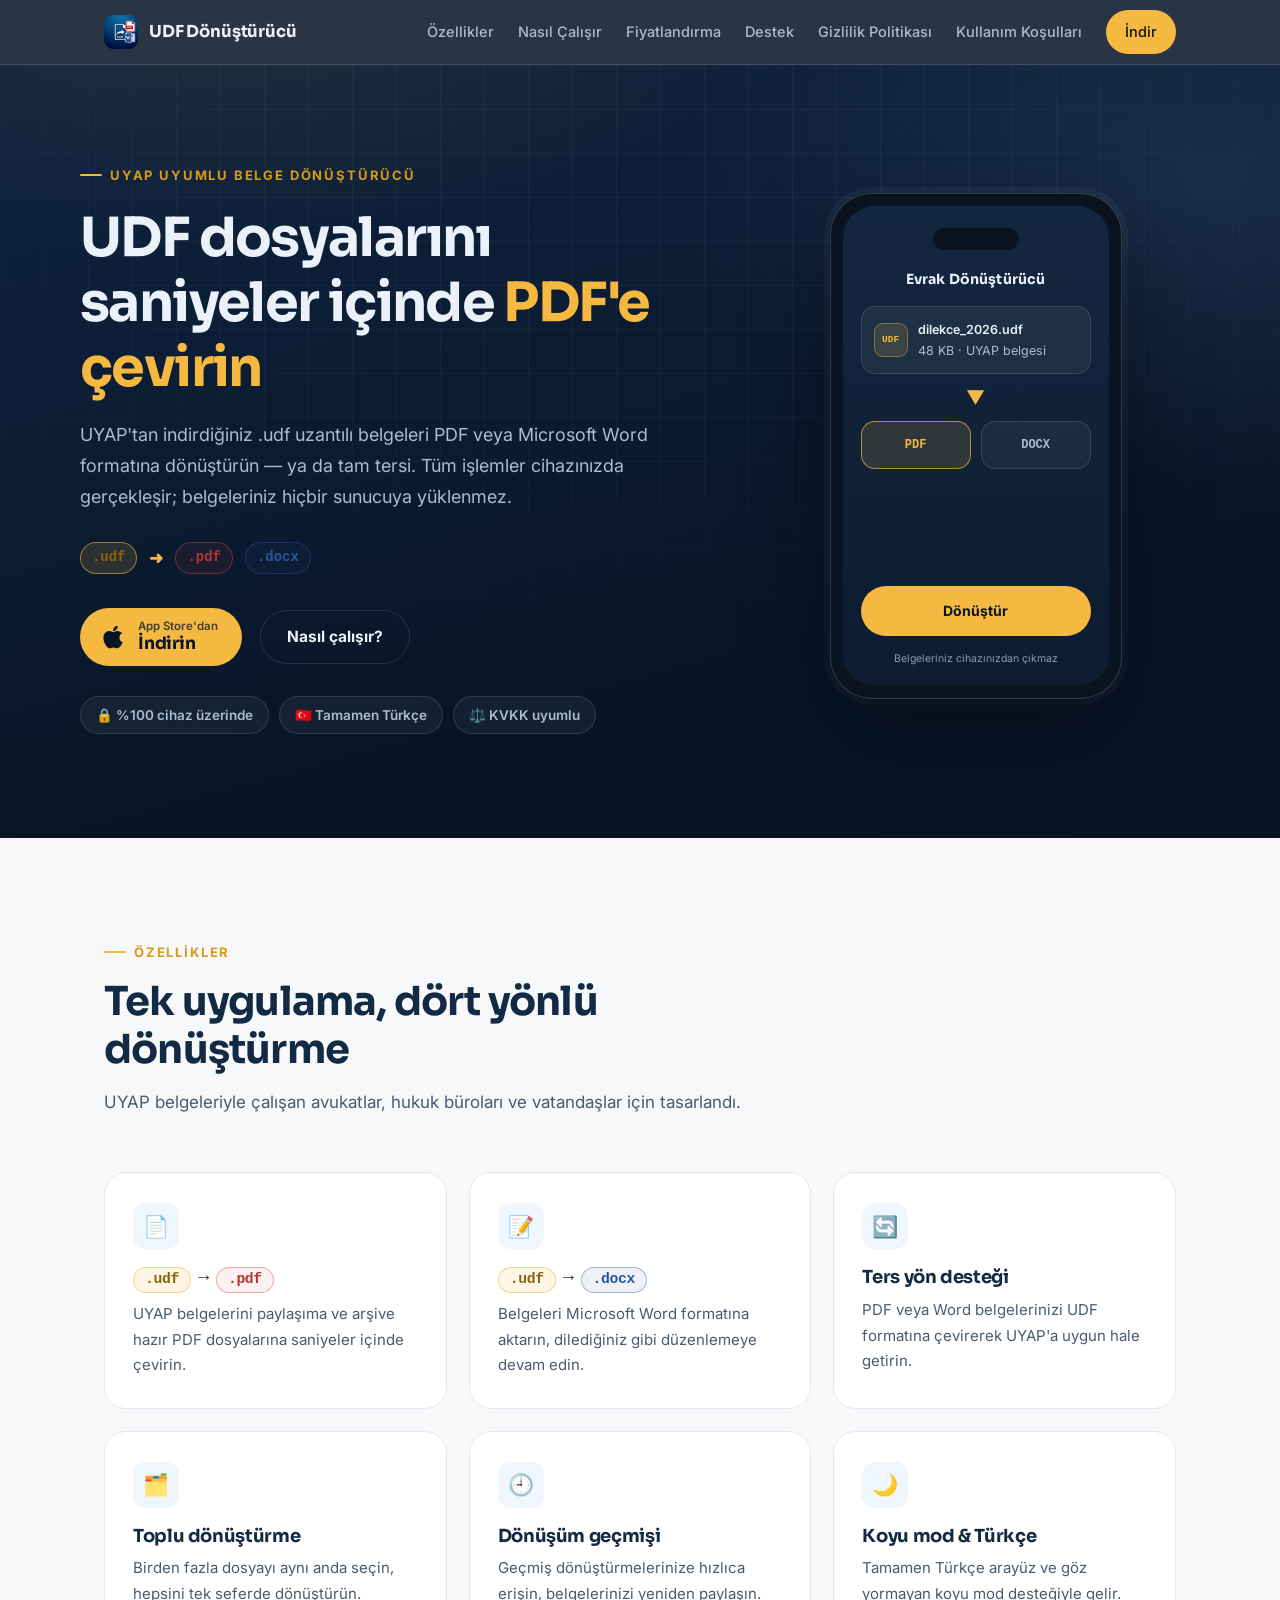
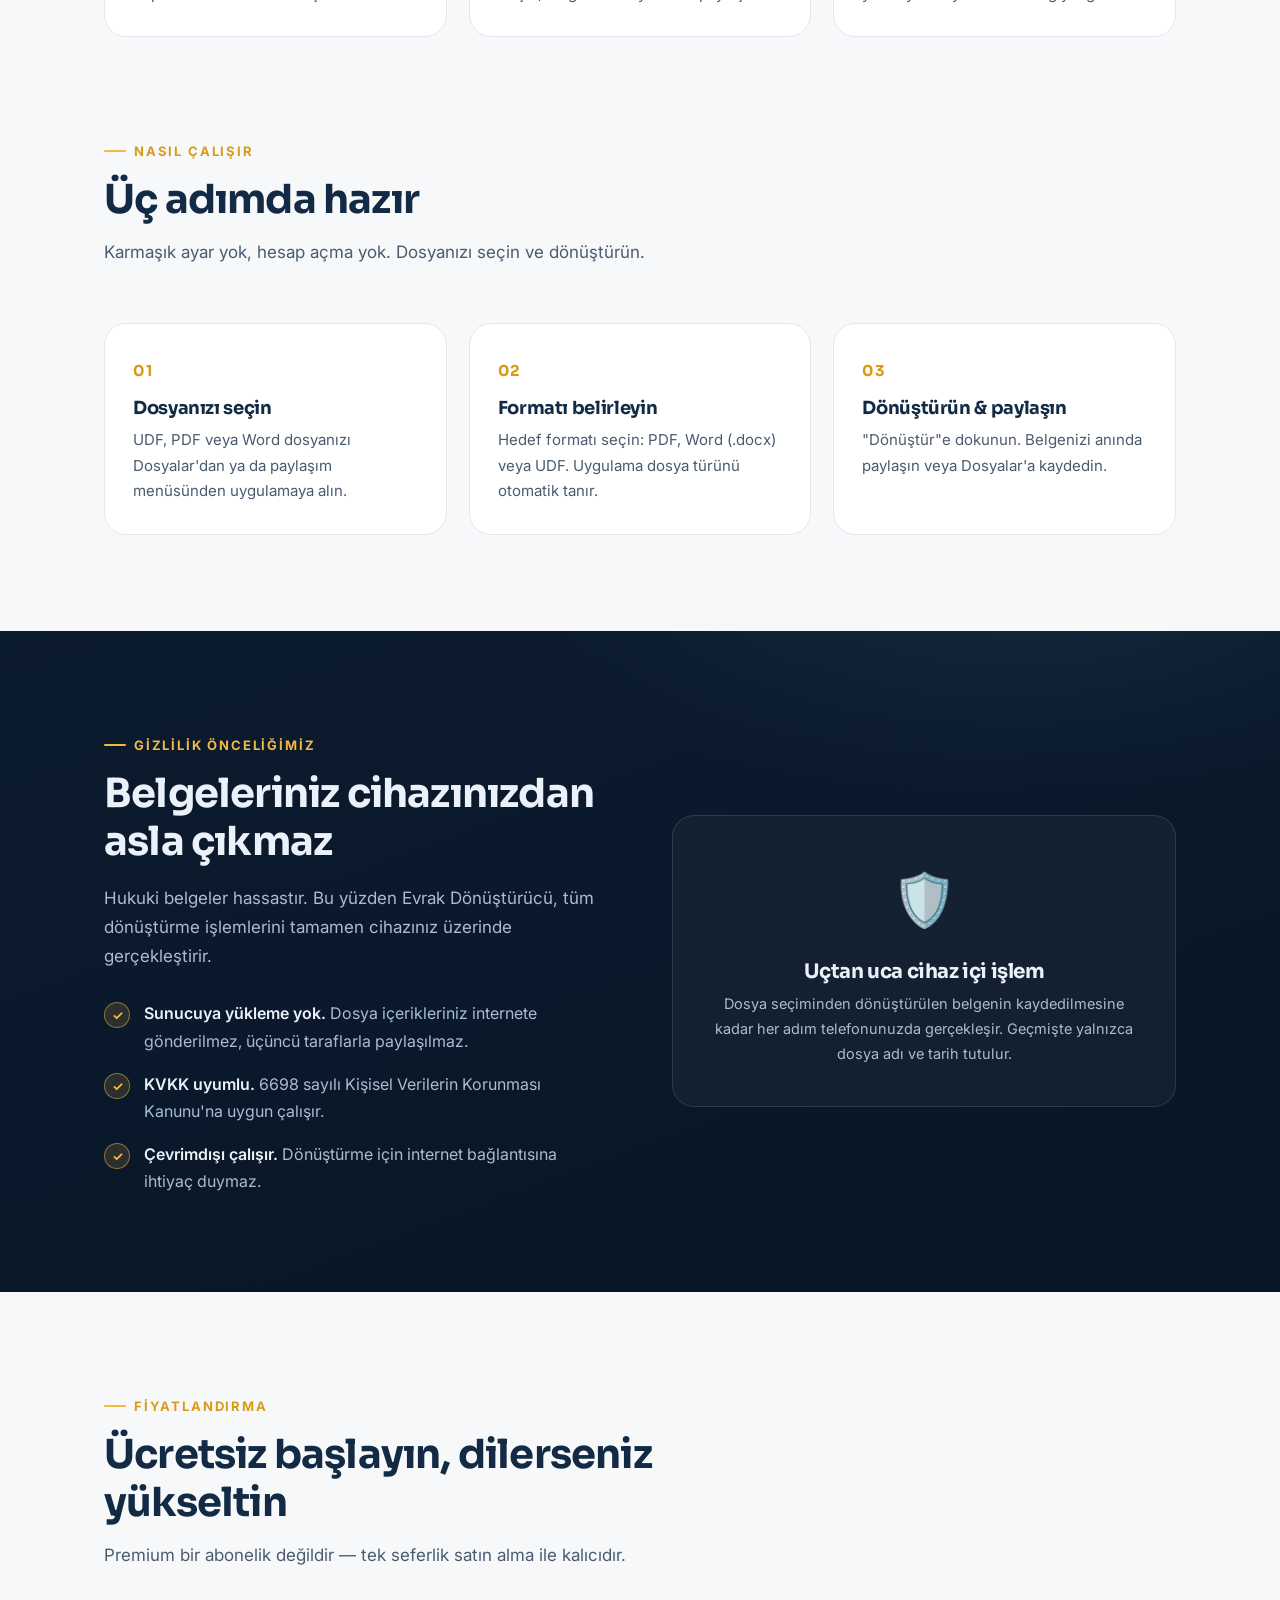
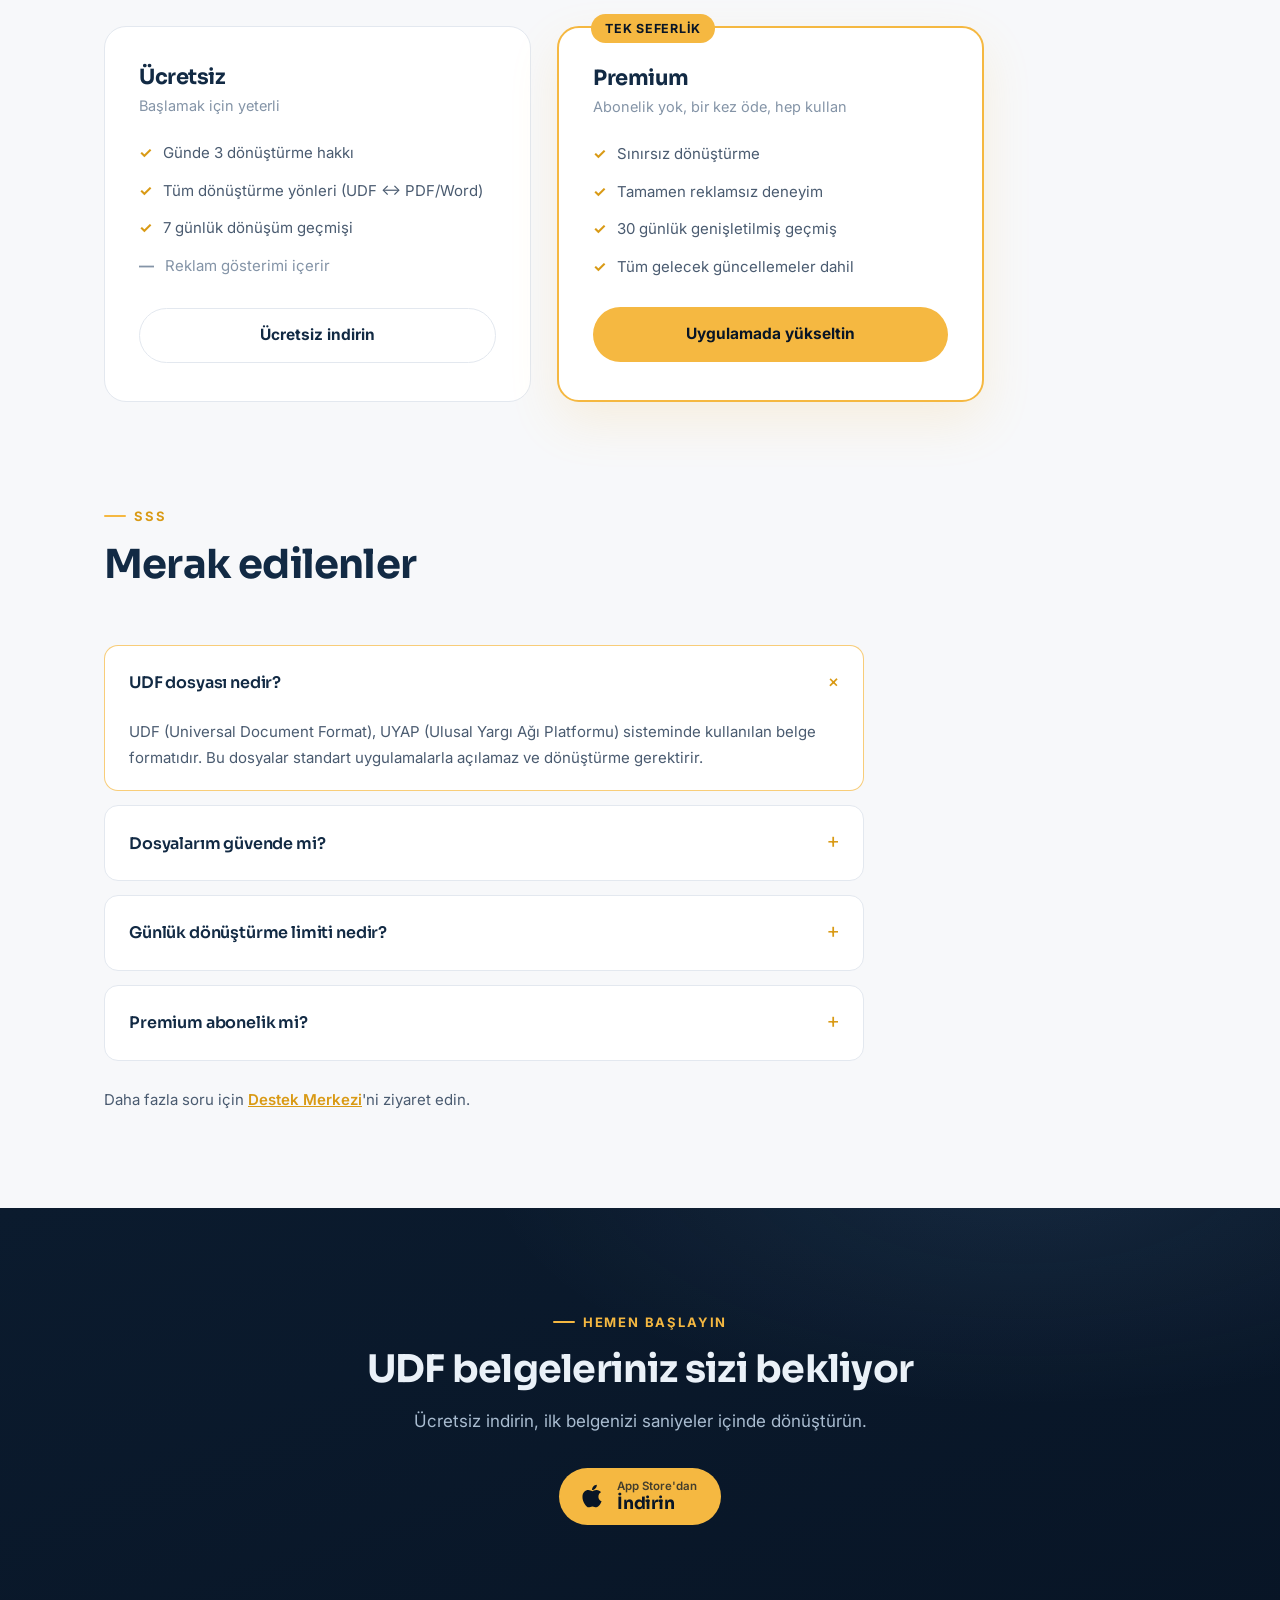
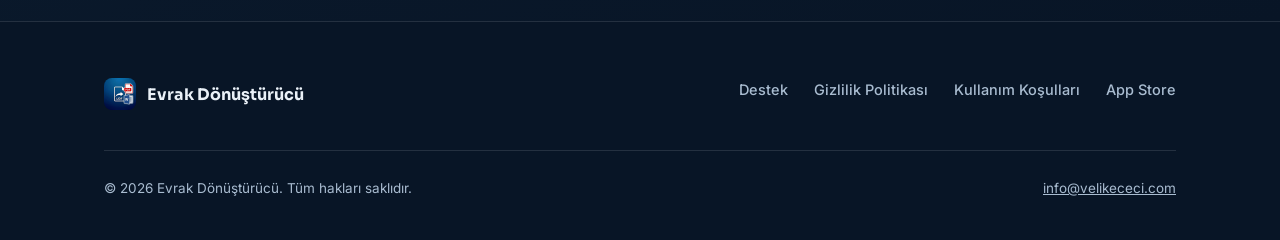
==== commit 823de4f1: "Pro Araçlar sekmesi ve UDF zengin metin düzenleyici ekle. Birleştirme, sıkıştırma, şifreleme, OCR, e" ====
--- a/web/index.html
+++ b/web/index.html
@@ -4,7 +4,7 @@
 <head>
     <meta charset="UTF-8">
     <meta name="viewport" content="width=device-width, initial-scale=1.0">
-    <title>Evrak Dönüştürücü — UYAP UDF Dosyalarını PDF ve Word'e Çevirin</title>
+    <title>UDF Dönüştürücü — UYAP UDF Dosyalarını PDF ve Word'e Çevirin</title>
     <meta name="description"
         content="UYAP'tan indirdiğiniz UDF belgelerini saniyeler içinde PDF veya Word formatına dönüştürün. Tamamen cihazınızda, güvenli ve hızlı. iOS için ücretsiz indirin.">
     <meta name="keywords" content="UDF, UYAP, belge, dönüştürücü, PDF, DOCX, Word, evrak, çevirici, hukuk">
@@ -31,13 +31,15 @@
         <div class="nav__inner">
             <a href="index.html" class="nav__brand">
                 <img src="icon.png" alt="Evrak Dönüştürücü logosu">
-                Evrak Dönüştürücü
+                UDF Dönüştürücü
             </a>
             <nav class="nav__links">
                 <a href="#ozellikler">Özellikler</a>
                 <a href="#nasil-calisir">Nasıl Çalışır</a>
                 <a href="#fiyatlandirma">Fiyatlandırma</a>
                 <a href="destek.html">Destek</a>
+                <a href="gizlilik.html">Gizlilik Politikası</a>
+                <a href="kosullar.html">Kullanım Koşulları</a>
                 <a class="btn btn--amber nav__cta"
                     href="https://apps.apple.com/us/app/udf-d%C3%B6n%C3%BC%C5%9Ft%C3%BCr%C3%BCc%C3%BC/id6761714883">İndir</a>
             </nav>
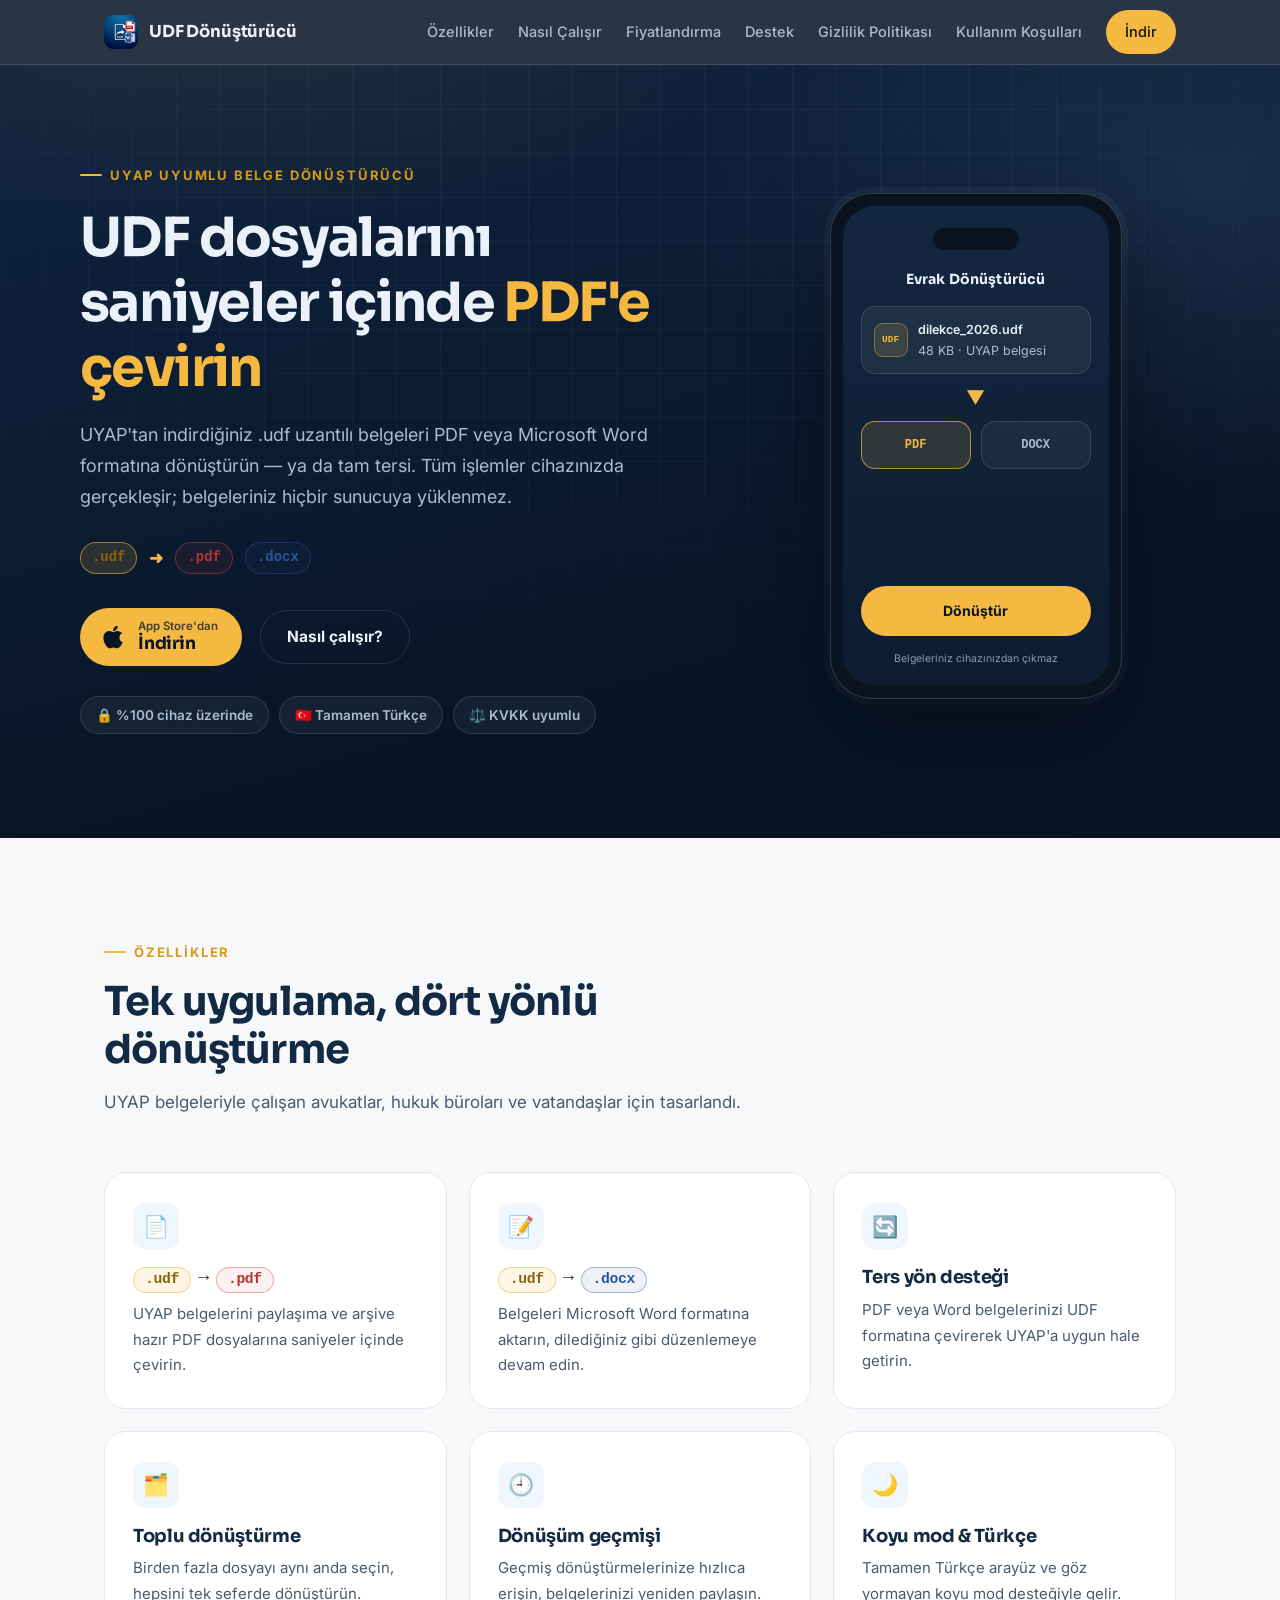
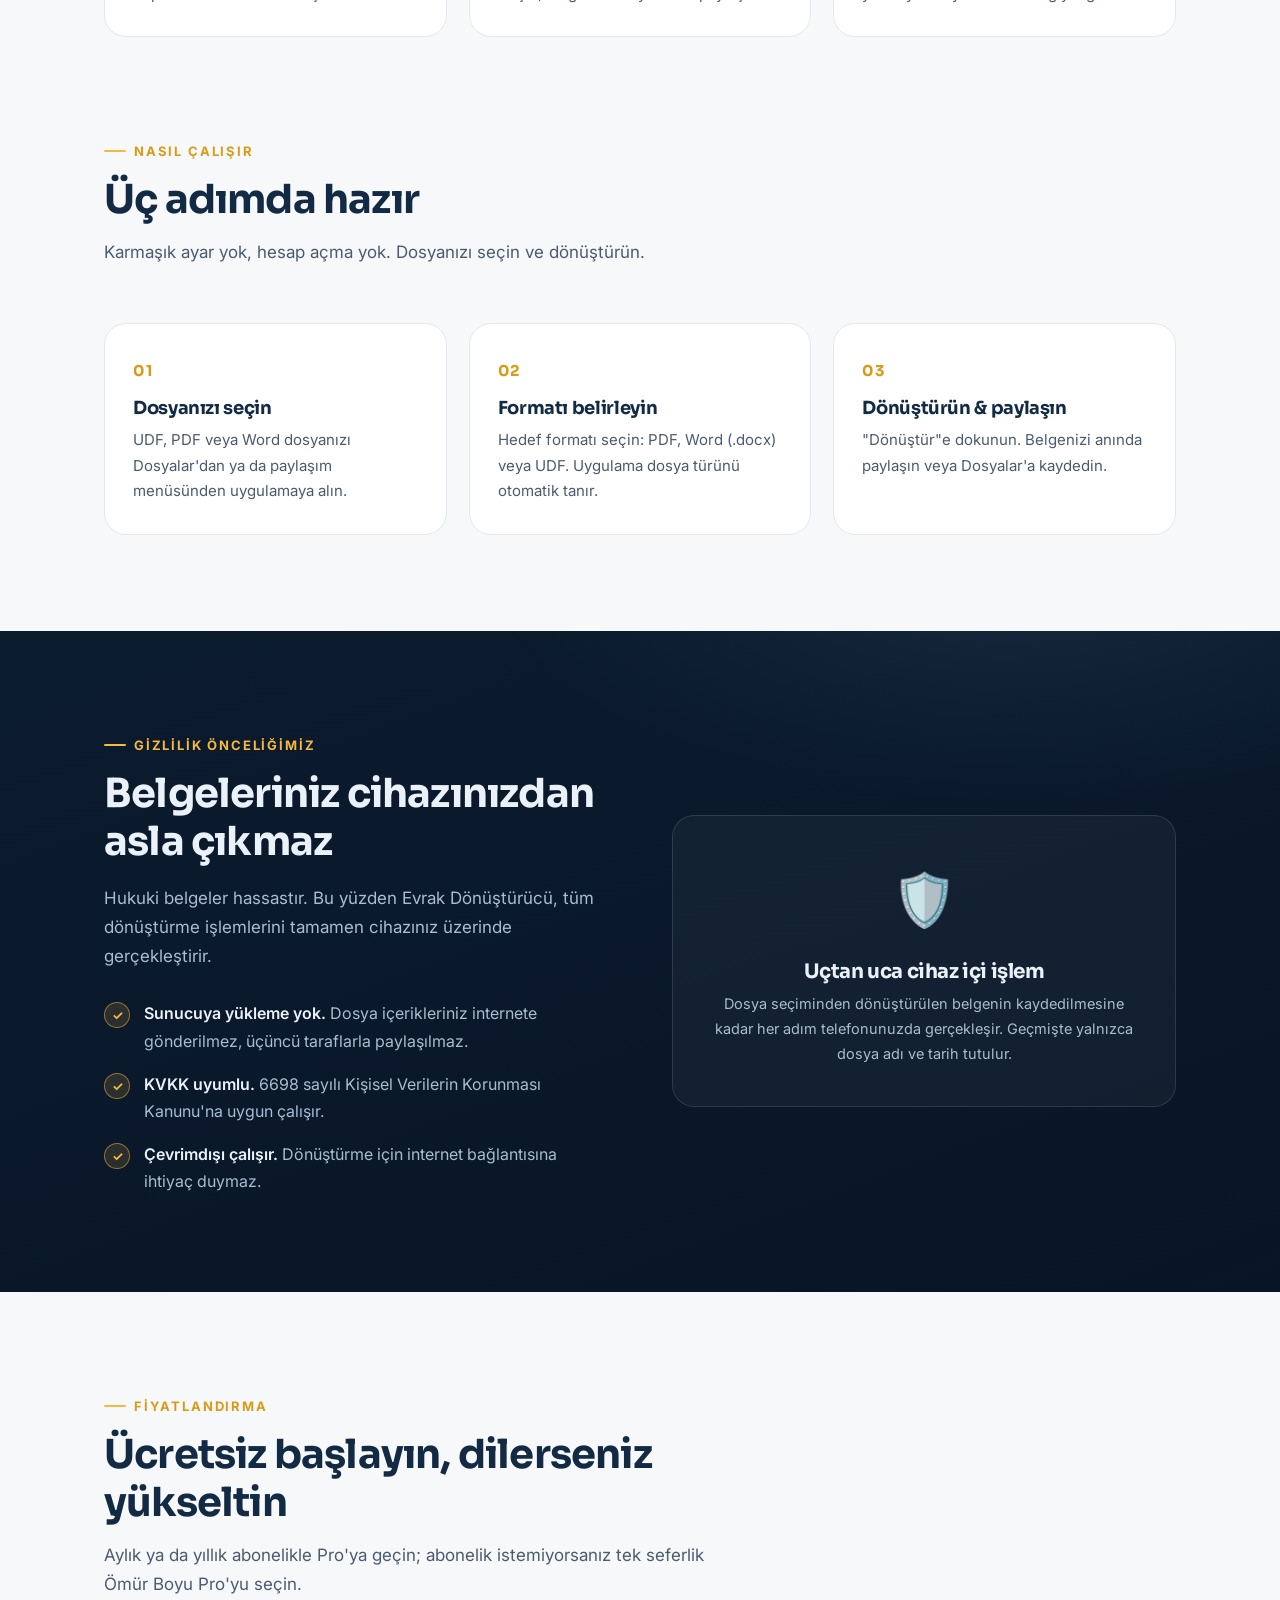
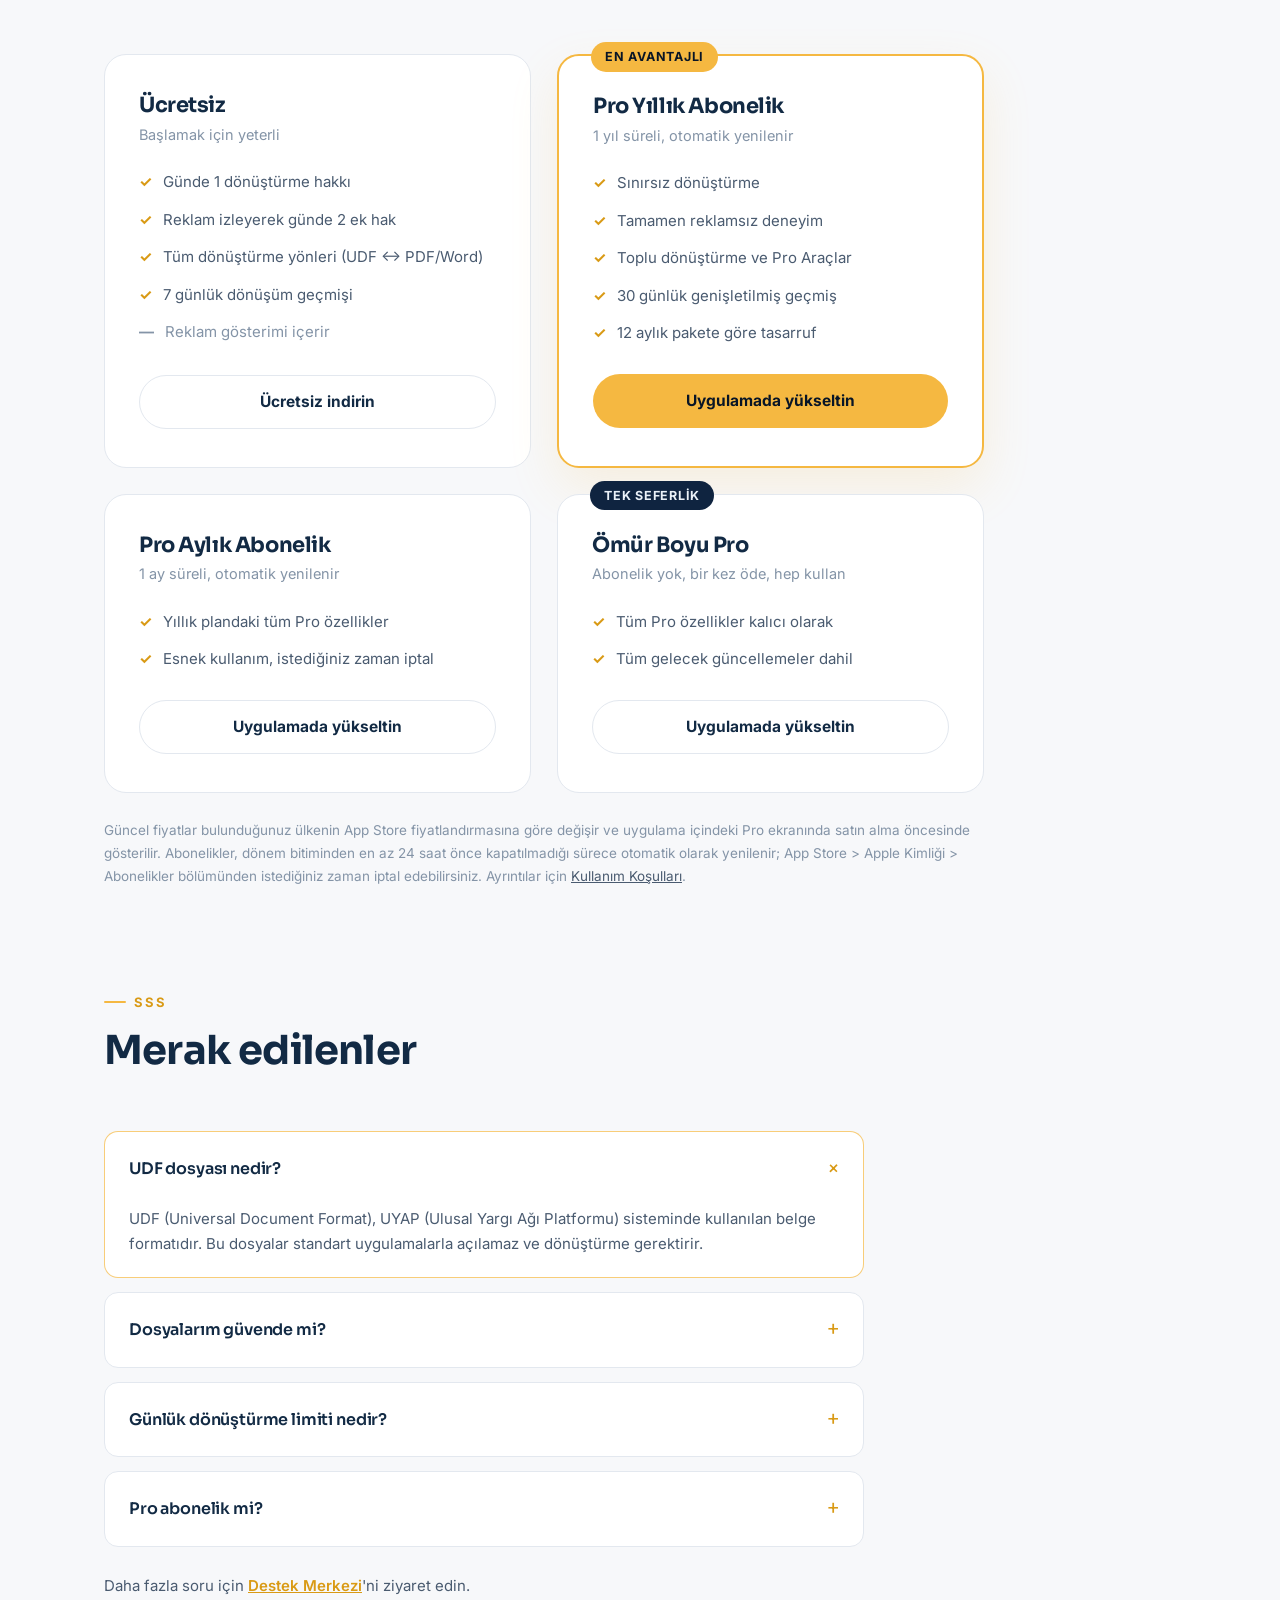
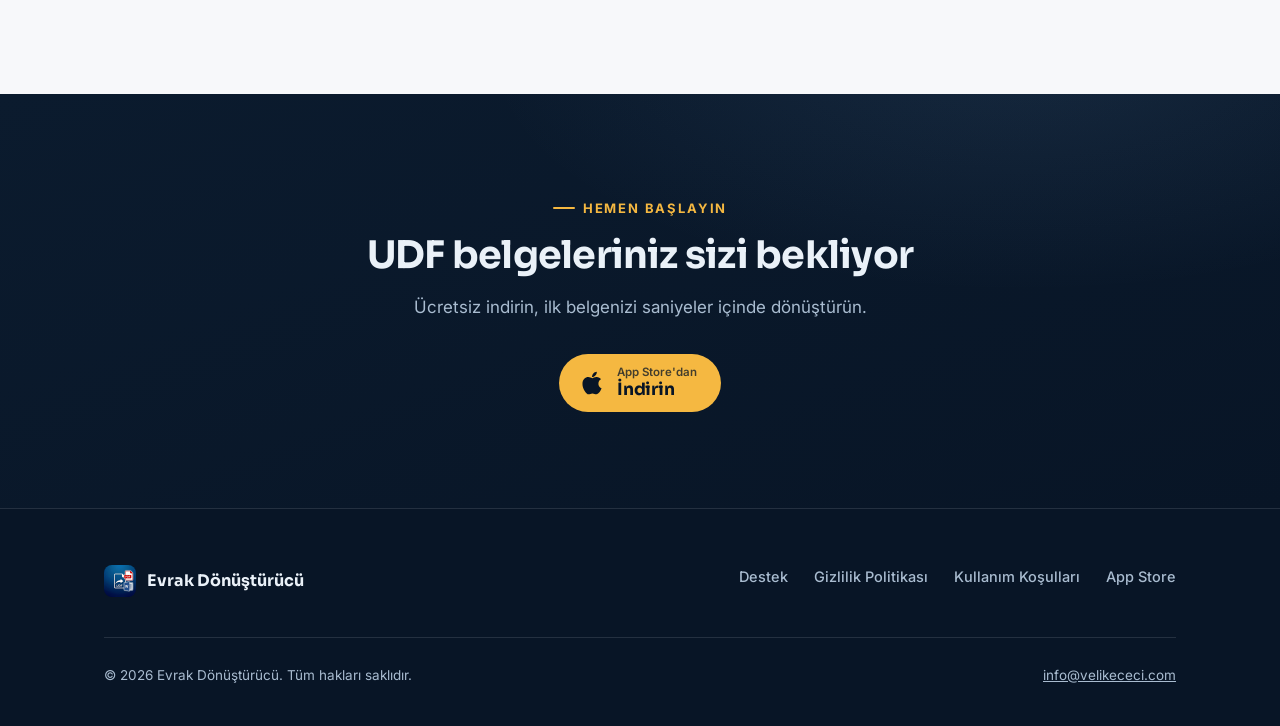
==== commit 565f24a8: "Abonelik metadata ve paywall bilgilerini App Review 3.1.2 için tamamla 1.2.2 (2) sürümü, App Store m" ====
--- a/web/index.html
+++ b/web/index.html
@@ -211,14 +211,16 @@
             <div class="section__head">
                 <span class="eyebrow">Fiyatlandırma</span>
                 <h2>Ücretsiz başlayın, dilerseniz yükseltin</h2>
-                <p>Premium bir abonelik değildir — tek seferlik satın alma ile kalıcıdır.</p>
+                <p>Aylık ya da yıllık abonelikle Pro'ya geçin; abonelik istemiyorsanız tek seferlik Ömür Boyu Pro'yu
+                    seçin.</p>
             </div>
             <div class="pricing">
                 <div class="price-card">
                     <h3>Ücretsiz</h3>
                     <p class="price-card__sub">Başlamak için yeterli</p>
                     <ul>
-                        <li>Günde 3 dönüştürme hakkı</li>
+                        <li>Günde 1 dönüştürme hakkı</li>
+                        <li>Reklam izleyerek günde 2 ek hak</li>
                         <li>Tüm dönüştürme yönleri (UDF ↔ PDF/Word)</li>
                         <li>7 günlük dönüşüm geçmişi</li>
                         <li class="dim">Reklam gösterimi içerir</li>
@@ -228,20 +230,49 @@
                         indirin</a>
                 </div>
                 <div class="price-card price-card--featured">
-                    <span class="price-card__tag">TEK SEFERLİK</span>
-                    <h3>Premium</h3>
-                    <p class="price-card__sub">Abonelik yok, bir kez öde, hep kullan</p>
+                    <span class="price-card__tag">EN AVANTAJLI</span>
+                    <h3>Pro Yıllık Abonelik</h3>
+                    <p class="price-card__sub">1 yıl süreli, otomatik yenilenir</p>
                     <ul>
                         <li>Sınırsız dönüştürme</li>
                         <li>Tamamen reklamsız deneyim</li>
+                        <li>Toplu dönüştürme ve Pro Araçlar</li>
                         <li>30 günlük genişletilmiş geçmiş</li>
-                        <li>Tüm gelecek güncellemeler dahil</li>
+                        <li>12 aylık pakete göre tasarruf</li>
                     </ul>
                     <a class="btn btn--amber"
                         href="https://apps.apple.com/us/app/udf-d%C3%B6n%C3%BC%C5%9Ft%C3%BCr%C3%BCc%C3%BC/id6761714883">Uygulamada
                         yükseltin</a>
                 </div>
-            </div>
+                <div class="price-card">
+                    <h3>Pro Aylık Abonelik</h3>
+                    <p class="price-card__sub">1 ay süreli, otomatik yenilenir</p>
+                    <ul>
+                        <li>Yıllık plandaki tüm Pro özellikler</li>
+                        <li>Esnek kullanım, istediğiniz zaman iptal</li>
+                    </ul>
+                    <a class="btn btn--ghost-light"
+                        href="https://apps.apple.com/us/app/udf-d%C3%B6n%C3%BC%C5%9Ft%C3%BCr%C3%BCc%C3%BC/id6761714883">Uygulamada
+                        yükseltin</a>
+                </div>
+                <div class="price-card">
+                    <span class="price-card__tag">TEK SEFERLİK</span>
+                    <h3>Ömür Boyu Pro</h3>
+                    <p class="price-card__sub">Abonelik yok, bir kez öde, hep kullan</p>
+                    <ul>
+                        <li>Tüm Pro özellikler kalıcı olarak</li>
+                        <li>Tüm gelecek güncellemeler dahil</li>
+                    </ul>
+                    <a class="btn btn--ghost-light"
+                        href="https://apps.apple.com/us/app/udf-d%C3%B6n%C3%BC%C5%9Ft%C3%BCr%C3%BCc%C3%BC/id6761714883">Uygulamada
+                        yükseltin</a>
+                </div>
+            </div>
+            <p class="pricing__note">Güncel fiyatlar bulunduğunuz ülkenin App Store fiyatlandırmasına göre değişir ve
+                uygulama içindeki Pro ekranında satın alma öncesinde gösterilir. Abonelikler, dönem bitiminden en az 24
+                saat önce kapatılmadığı sürece otomatik olarak yenilenir; App Store &gt; Apple Kimliği &gt; Abonelikler
+                bölümünden istediğiniz zaman iptal edebilirsiniz. Ayrıntılar için <a href="kosullar.html">Kullanım
+                    Koşulları</a>.</p>
         </div>
     </section>
 
@@ -265,13 +296,16 @@
                 </details>
                 <details>
                     <summary>Günlük dönüştürme limiti nedir?</summary>
-                    <p>Ücretsiz kullanıcılar günde 3 dosya dönüştürebilir; limit her gece yarısı sıfırlanır. Premium ile
-                        sınırsız dönüştürme yapabilirsiniz.</p>
+                    <p>Ücretsiz kullanıcılar günde 1 dosya dönüştürebilir ve reklam izleyerek günde en fazla 2 ek hak
+                        kazanabilir; limit her gece yarısı sıfırlanır. Pro üyelik ile sınırsız dönüştürme
+                        yapabilirsiniz.</p>
                 </details>
                 <details>
-                    <summary>Premium abonelik mi?</summary>
-                    <p>Hayır. Premium tek seferlik bir satın almadır — bir kez öder, kalıcı olarak kullanırsınız.
-                        Yenilenen bir ücret yoktur.</p>
+                    <summary>Pro abonelik mi?</summary>
+                    <p>Hem abonelik hem tek seferlik seçenek var. <strong>Pro Aylık Abonelik</strong> (1 ay) ve
+                        <strong>Pro Yıllık Abonelik</strong> (1 yıl) otomatik olarak yenilenir; dönem bitiminden en az 24
+                        saat önce App Store &gt; Apple Kimliği &gt; Abonelikler bölümünden iptal edebilirsiniz. Abonelik
+                        istemiyorsanız <strong>Ömür Boyu Pro</strong>'yu tek seferlik satın alabilirsiniz.</p>
                 </details>
             </div>
             <p style="margin-top: 26px; font-size: 15px; color: var(--ink-soft);">Daha fazla soru için <a
--- a/web/style.css
+++ b/web/style.css
@@ -648,12 +648,12 @@
     padding: 38px 34px;
     display: flex;
     flex-direction: column;
+    position: relative;
 }
 
 .price-card--featured {
     border: 2px solid var(--amber);
     box-shadow: 0 20px 50px rgba(245, 184, 65, 0.14);
-    position: relative;
 }
 
 .price-card__tag {
@@ -669,6 +669,11 @@
     border-radius: var(--radius-pill);
 }
 
+.price-card:not(.price-card--featured) .price-card__tag {
+    background: var(--navy-800);
+    color: var(--on-dark);
+}
+
 .price-card h3 { font-size: 21px; margin-bottom: 4px; }
 
 .price-card__sub { font-size: 14.5px; color: var(--ink-faint); margin-bottom: 22px; }
@@ -700,6 +705,16 @@
 .price-card li.dim::before { content: "—"; color: var(--ink-faint); }
 
 .price-card .btn { margin-top: auto; }
+
+.pricing__note {
+    max-width: 880px;
+    margin-top: 26px;
+    font-size: 13.5px;
+    line-height: 1.7;
+    color: var(--ink-faint);
+}
+
+.pricing__note a { color: var(--ink-soft); }
 
 /* ---------- SSS ---------- */
 
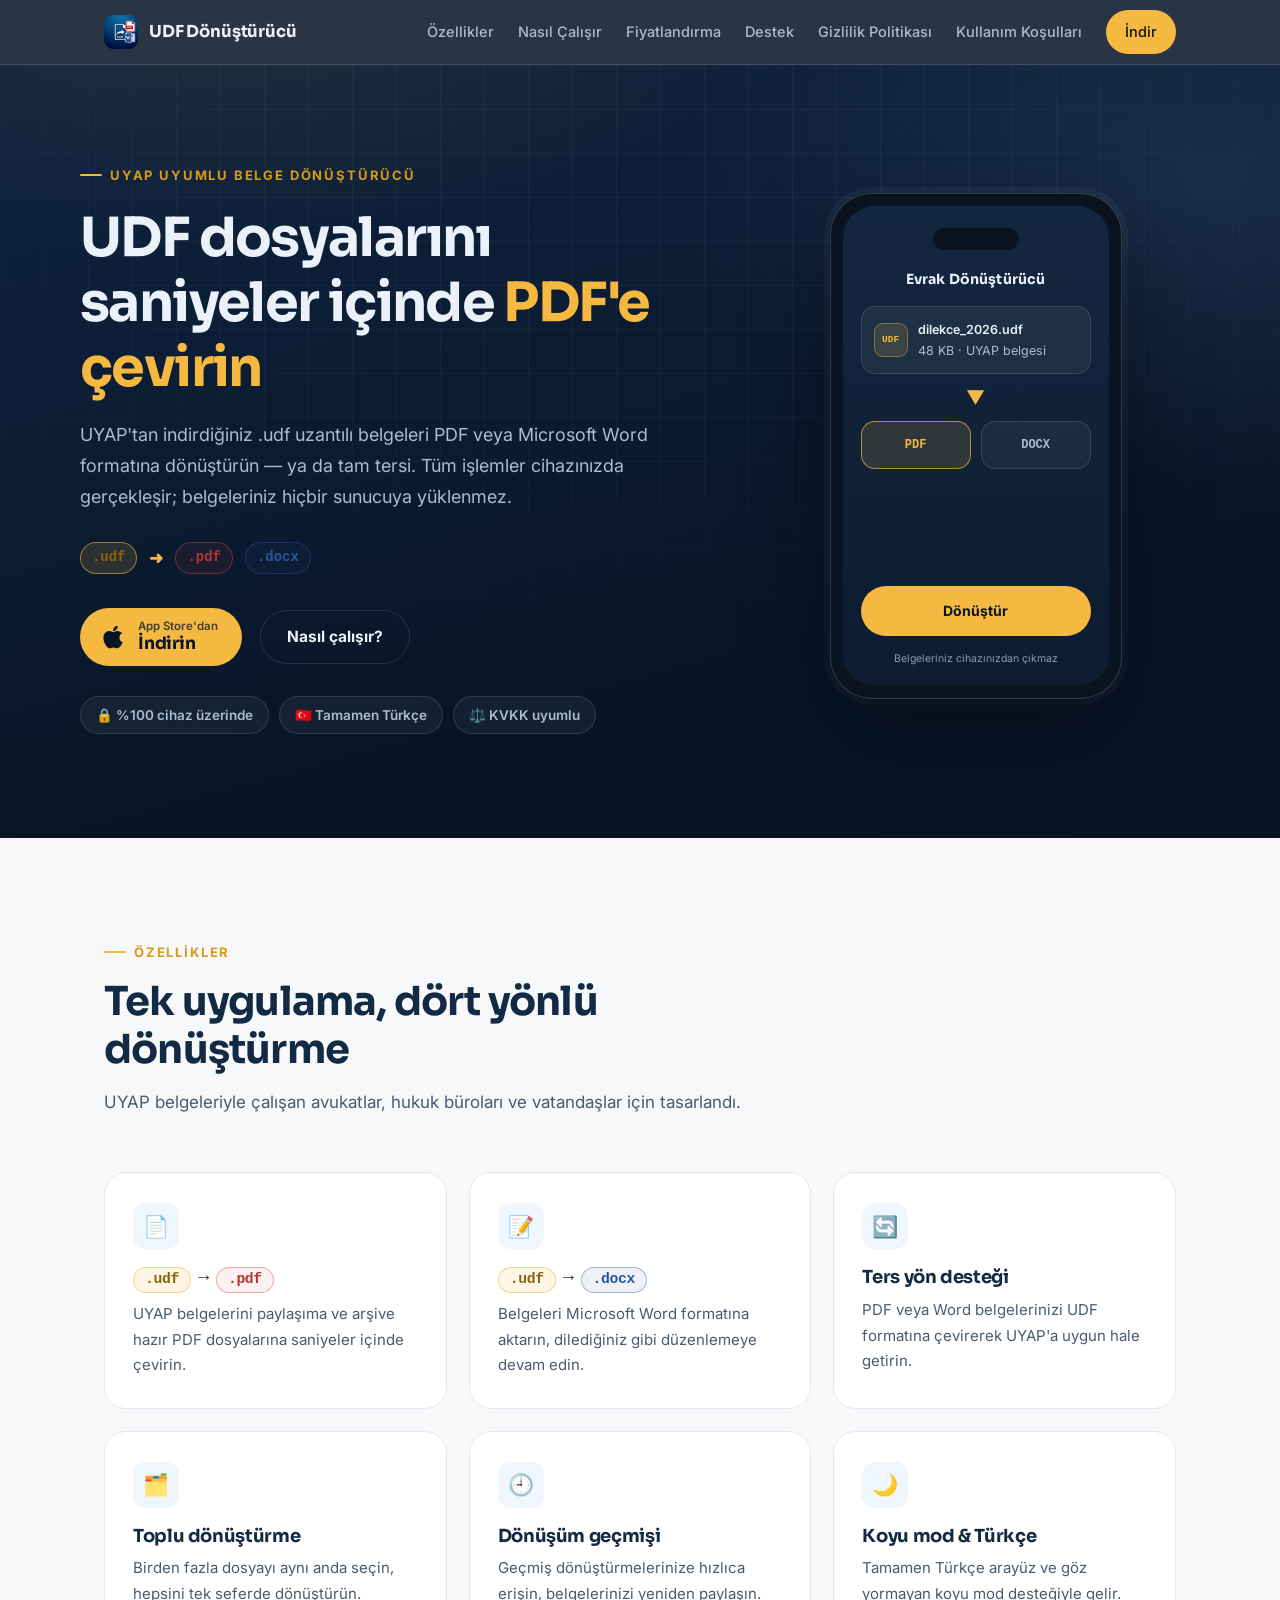
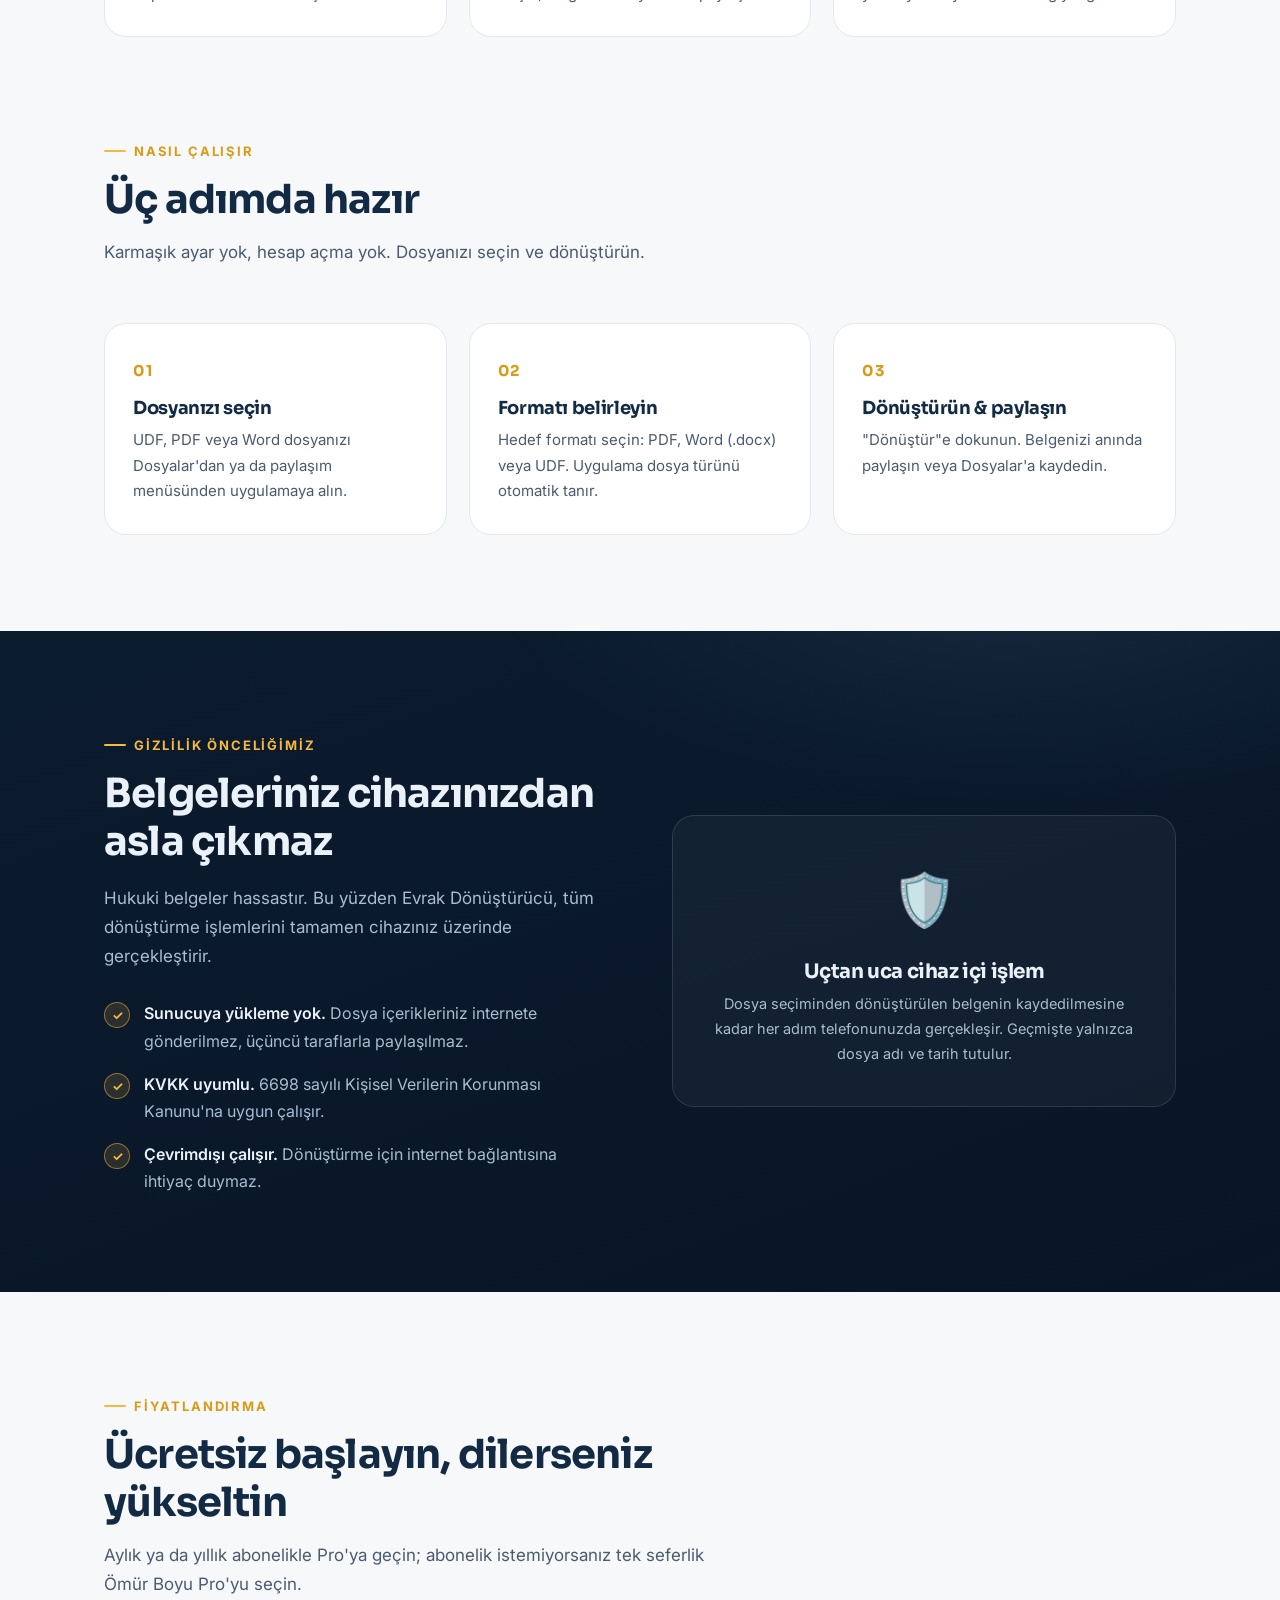
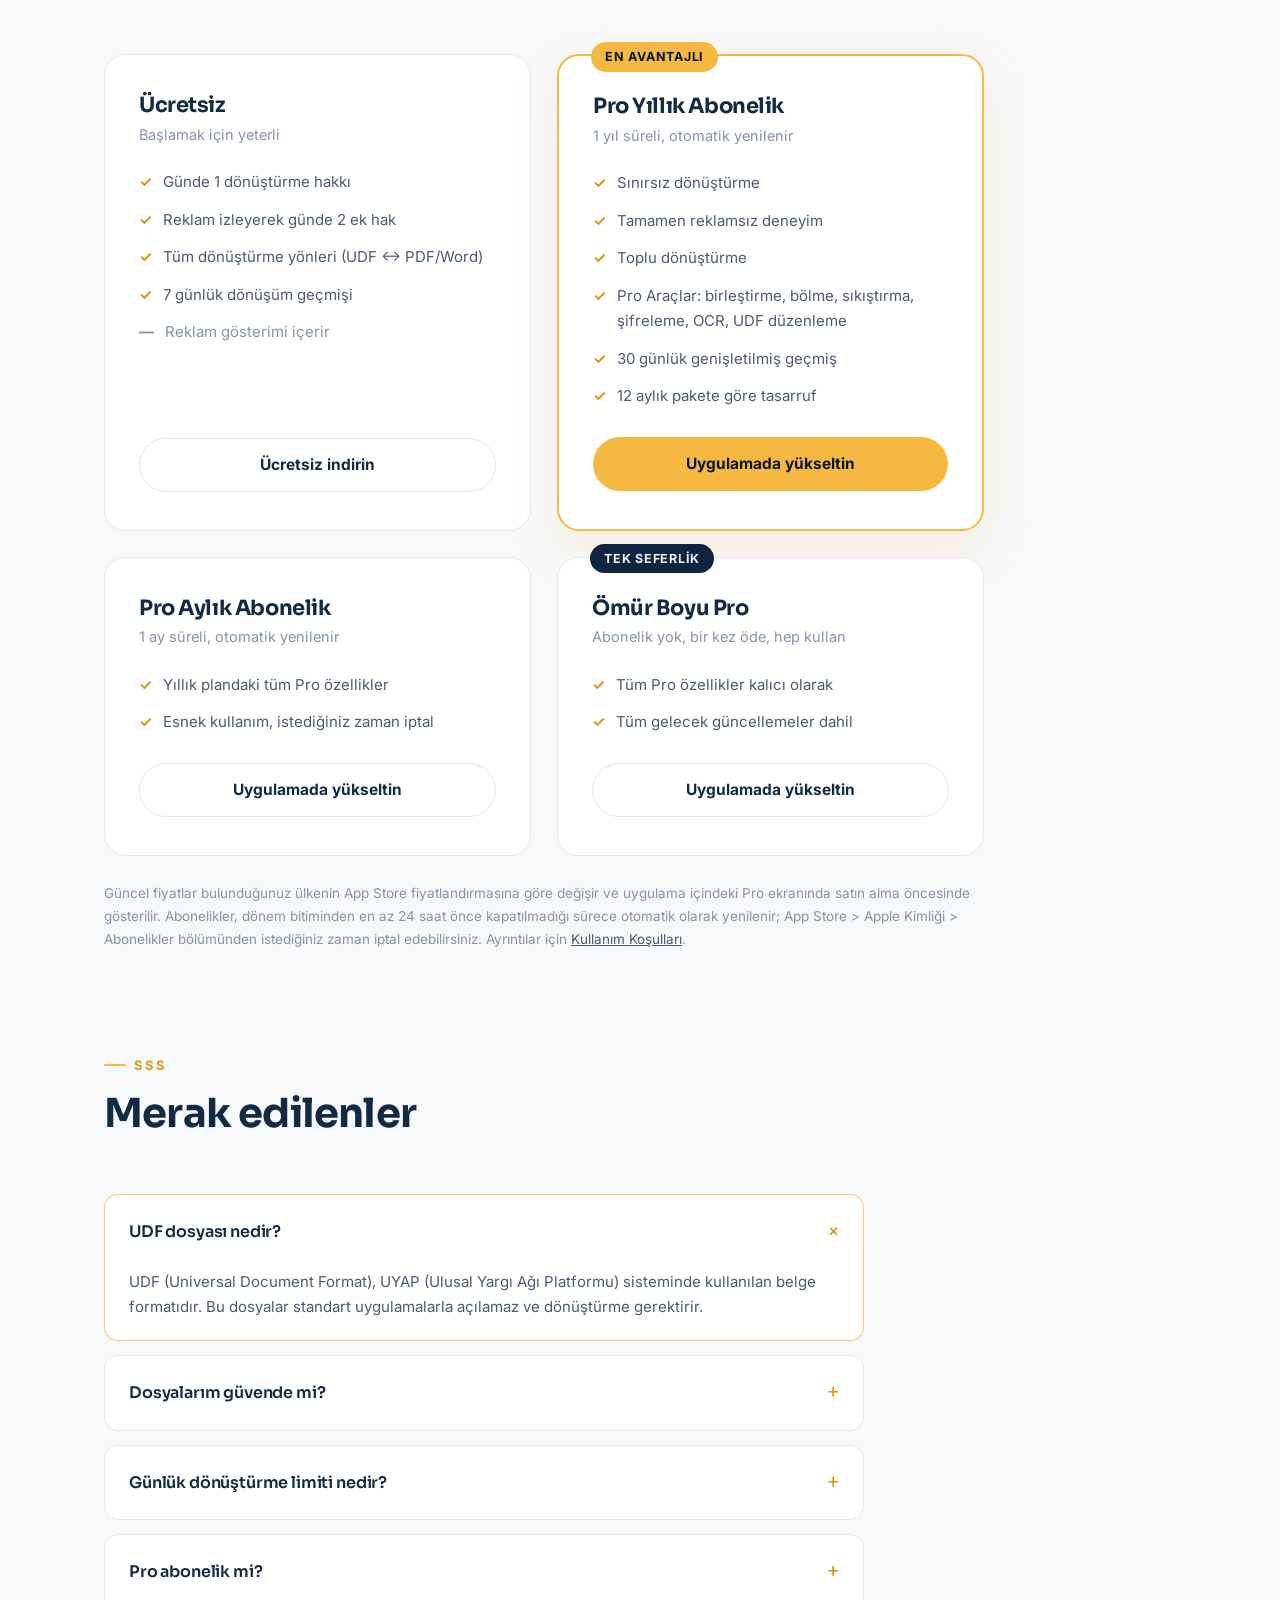
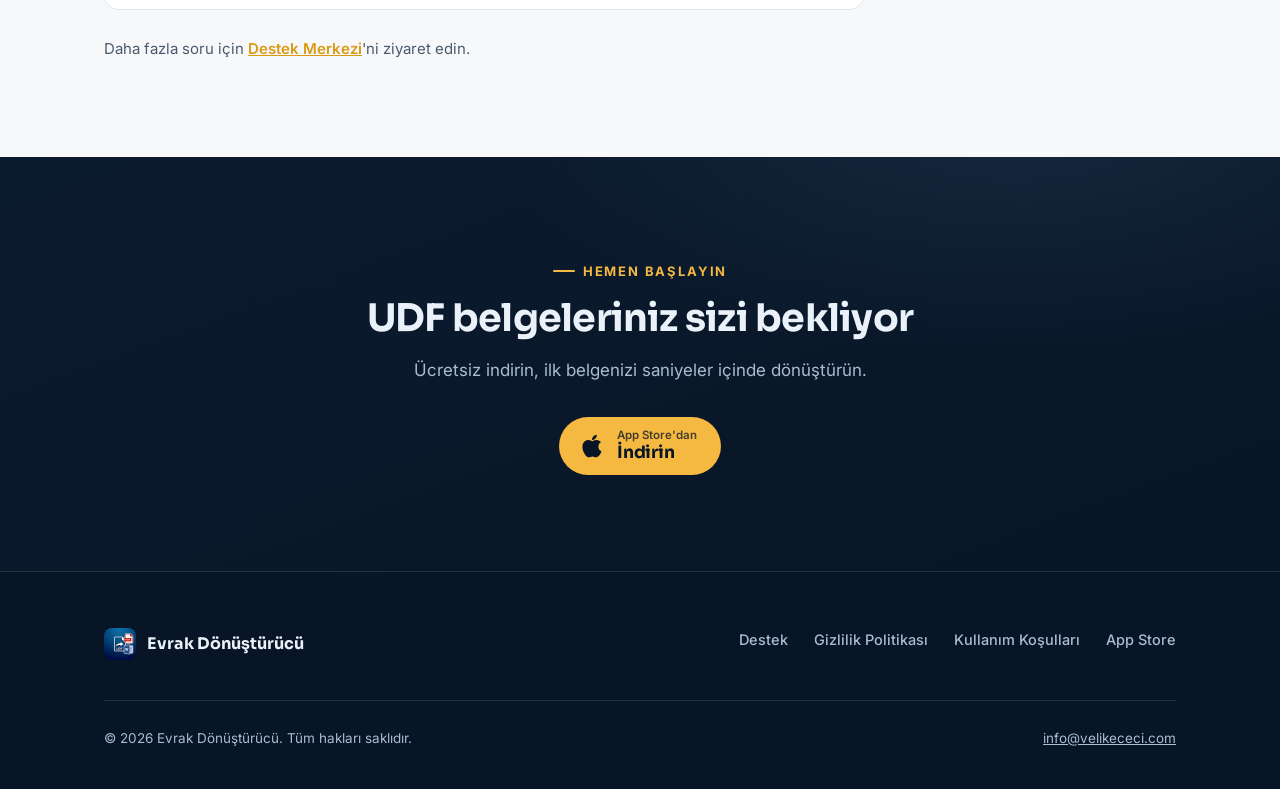
==== commit 82cf7467: "Sitedeki Pro özellik listesine yeni araçları ekle Fiyatlandırma bölümündeki Pro kartı "Toplu dönüştü" ====
--- a/web/index.html
+++ b/web/index.html
@@ -236,7 +236,8 @@
                     <ul>
                         <li>Sınırsız dönüştürme</li>
                         <li>Tamamen reklamsız deneyim</li>
-                        <li>Toplu dönüştürme ve Pro Araçlar</li>
+                        <li>Toplu dönüştürme</li>
+                        <li>Pro Araçlar: birleştirme, bölme, sıkıştırma, şifreleme, OCR, UDF düzenleme</li>
                         <li>30 günlük genişletilmiş geçmiş</li>
                         <li>12 aylık pakete göre tasarruf</li>
                     </ul>
